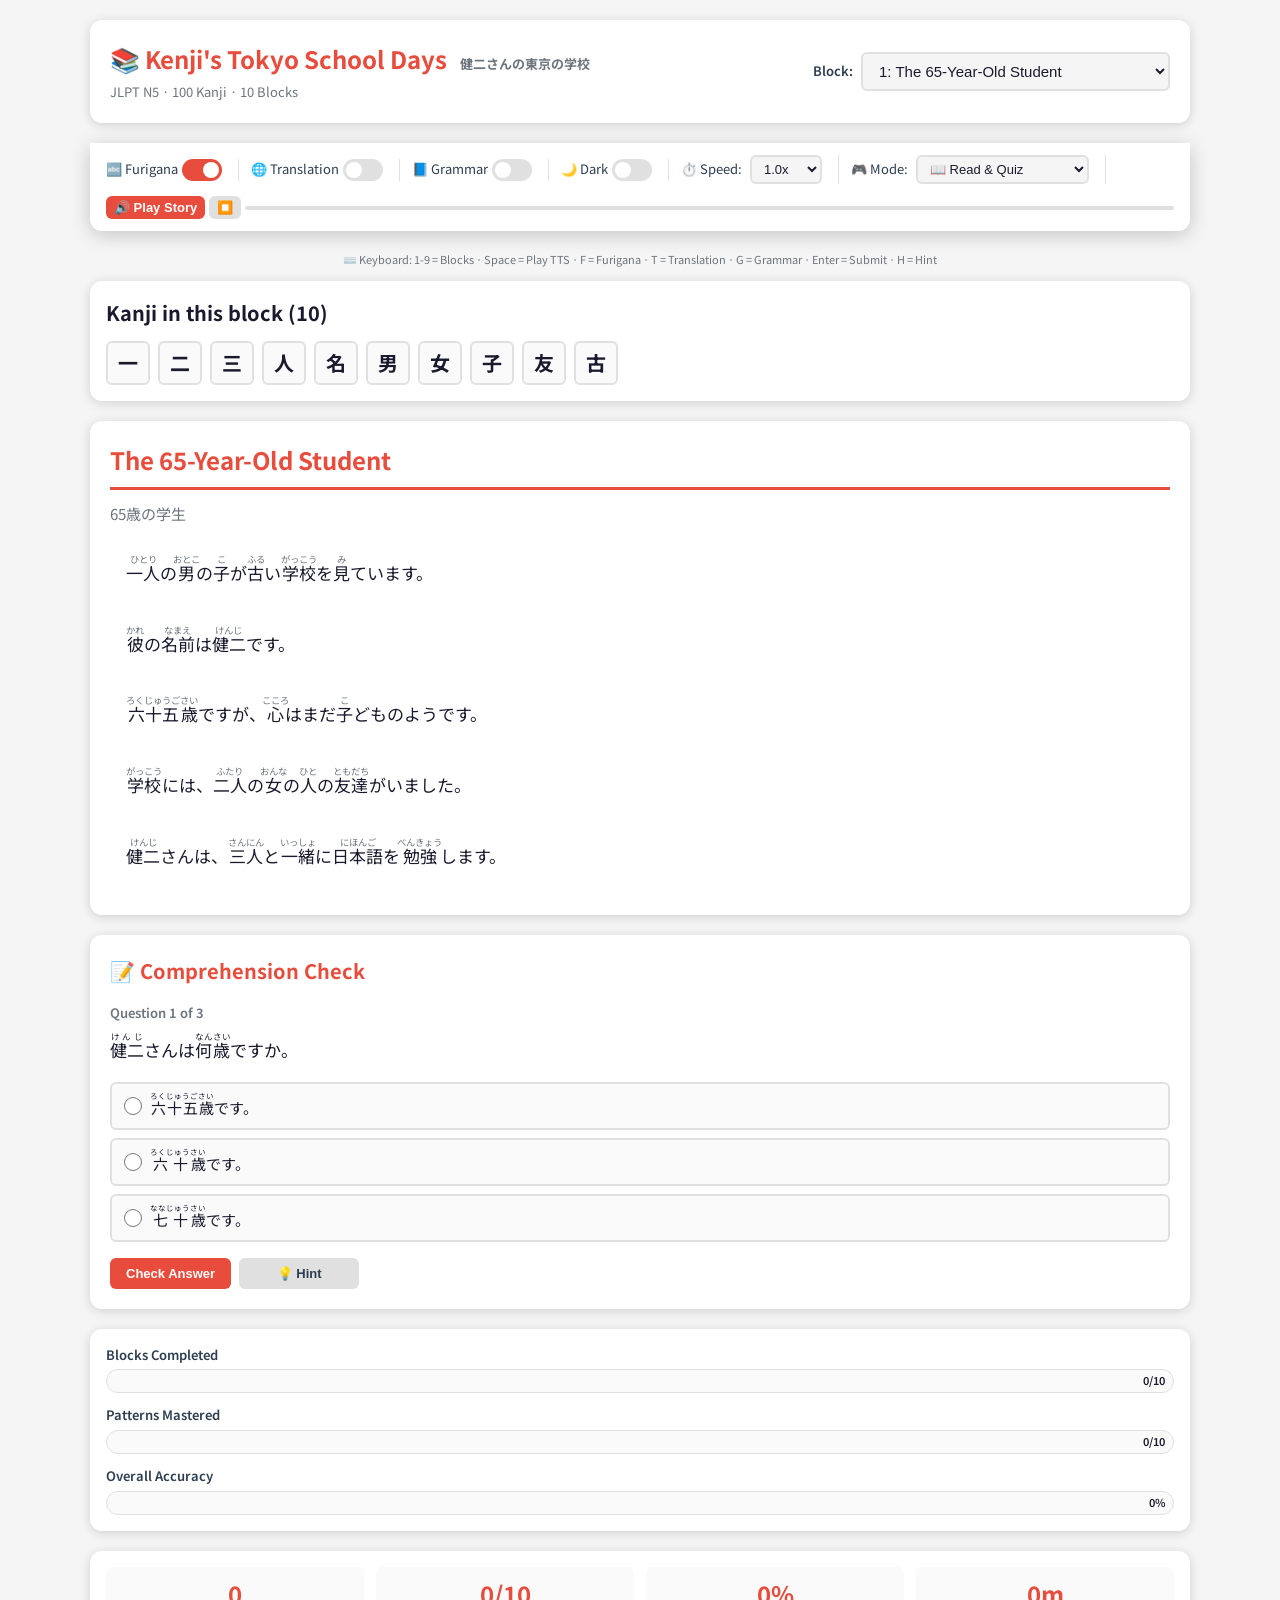
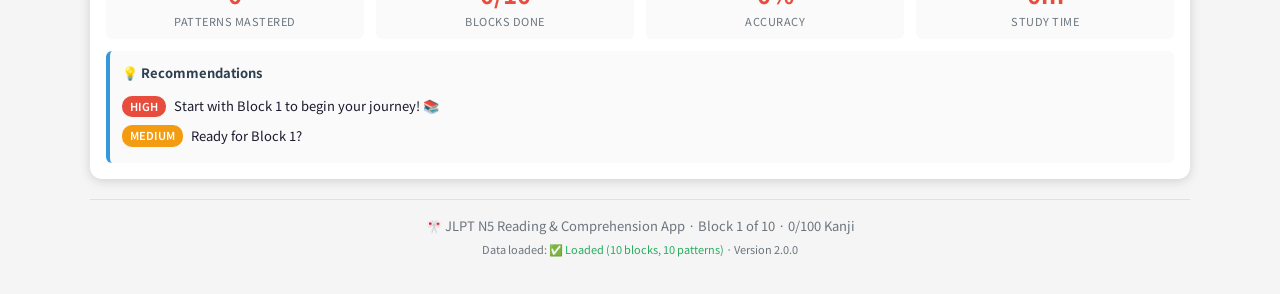
==== index.html @ 5b8086a6 "Initial commit" ====
<!doctype html>
<html lang="en">
  <head>
    <meta charset="UTF-8" />
    <meta name="viewport" content="width=device-width, initial-scale=1.0" />
    <title>JLPT N5 Reading & Comprehension - Kenji's Tokyo School Days</title>

    <!-- Google Fonts for Japanese support -->
    <link
      href="https://fonts.googleapis.com/css2?family=Noto+Sans+JP:wght@400;500;700&display=swap"
      rel="stylesheet"
    />

    <!-- Stylesheet -->
    <link rel="stylesheet" href="style.css" />

    <!-- Favicon (optional) -->
    <link
      rel="icon"
      href="data:image/svg+xml,<svg xmlns='http://www.w3.org/2000/svg' viewBox='0 0 100 100'><text y='.9em' font-size='90'>🎌</text></svg>"
    />
  </head>
  <body>
    <!-- ============================================================
    MAIN APP CONTAINER
    ============================================================ -->
    <div id="app">
      <!-- ──────────────────────────────────────────────────────────
        HEADER
        ────────────────────────────────────────────────────────── -->
      <header class="app-header">
        <div>
          <h1>
            📚 Kenji's Tokyo School Days
            <span class="subtitle">健二さんの東京の学校</span>
          </h1>
          <div
            style="
              font-size: var(--font-sm);
              color: var(--text-muted);
              margin-top: var(--spacing-xs);
            "
          >
            JLPT N5 · 100 Kanji · 10 Blocks
          </div>
        </div>

        <div class="block-selector-wrapper">
          <label for="block-selector">Block:</label>
          <select id="block-selector">
            <option value="1">1: The 65-Year-Old Student</option>
            <option value="2">2: The Daily Morning Walk</option>
            <option value="3">3: Navigating the Classroom</option>
            <option value="4">4: Finding a New Apartment</option>
            <option value="5">5: The Language Lessons Begin</option>
            <option value="6">6: Studying Hard in Class</option>
            <option value="7">7: Buying Coffee and Counting Change</option>
            <option value="8">8: Calling the Family Back Home</option>
            <option value="9">9: A Rainy Commute</option>
            <option value="10">10: After-School Socializing</option>
          </select>
        </div>
      </header>

      <!-- ──────────────────────────────────────────────────────────
        CONTROLS BAR
        ────────────────────────────────────────────────────────── -->
      <div class="controls-bar">
        <!-- Furigana Toggle -->
        <div class="controls-group">
          <label>
            <span>🔤 Furigana</span>
            <div class="toggle-switch">
              <input type="checkbox" id="furigana-toggle" checked />
              <span class="toggle-slider"></span>
            </div>
          </label>
        </div>

        <!-- Translation Toggle -->
        <div class="controls-group">
          <label>
            <span>🌐 Translation</span>
            <div class="toggle-switch">
              <input type="checkbox" id="translation-toggle" />
              <span class="toggle-slider"></span>
            </div>
          </label>
        </div>

        <!-- Grammar Toggle -->
        <div class="controls-group">
          <label>
            <span>📘 Grammar</span>
            <div class="toggle-switch">
              <input type="checkbox" id="grammar-toggle" />
              <span class="toggle-slider"></span>
            </div>
          </label>
        </div>

        <!-- Dark Mode Toggle -->
        <div class="controls-group">
          <label>
            <span>🌙 Dark</span>
            <div class="toggle-switch">
              <input type="checkbox" id="dark-mode-toggle" />
              <span class="toggle-slider"></span>
            </div>
          </label>
        </div>

        <!-- TTS Speed -->
        <div class="controls-group">
          <label for="tts-speed">⏱️ Speed:</label>
          <select id="tts-speed">
            <option value="0.75">0.75x</option>
            <option value="1.0" selected>1.0x</option>
            <option value="1.5">1.5x</option>
          </select>
        </div>

        <!-- Mode Selector -->
        <div class="controls-group">
          <label for="mode-selector">🎮 Mode:</label>
          <select id="mode-selector">
            <option value="read">📖 Read & Quiz</option>
            <option value="game">🎯 Grammar Detective</option>
            <option value="review">📊 Review</option>
          </select>
        </div>

        <!-- TTS Controls -->
<!-- TTS Controls - Simplified: Play & Stop only -->
<div class="controls-group tts-controls" style="flex: 1">
  <button class="btn btn-primary btn-sm" id="tts-play">
    🔊 Play Story
  </button>
  <button class="btn btn-secondary btn-sm" id="tts-stop">⏹️</button>
  <div class="tts-progress-bar">
    <div class="tts-progress-fill" id="tts-progress"></div>
  </div>
</div>
      </div>

      <!-- ──────────────────────────────────────────────────────────
        KEYBOARD SHORTCUTS HINT
        ────────────────────────────────────────────────────────── -->
      <div
        style="
          font-size: var(--font-xs);
          color: var(--text-muted);
          text-align: center;
          margin-bottom: var(--spacing-md);
        "
      >
        ⌨️ Keyboard: 1-9 = Blocks · Space = Play TTS · F = Furigana · T =
        Translation · G = Grammar · Enter = Submit · H = Hint
      </div>

      <!-- ──────────────────────────────────────────────────────────
        MAIN CONTENT AREA
        ────────────────────────────────────────────────────────── -->
      <main>
        <!-- ── KANJI LIST ── -->
        <section class="kanji-section" id="kanji-list">
          <!-- Dynamically populated -->
        </section>

        <!-- ── STORY ── -->
        <section class="story-container" id="story-container">
          <!-- Dynamically populated -->
        </section>

        <!-- ── QUIZ ── -->
        <section class="quiz-container" id="quiz-container">
          <!-- Dynamically populated -->
        </section>

        <!-- ── GRAMMAR ── -->
        <section class="grammar-container" id="grammar-container">
          <!-- Dynamically populated -->
        </section>

        <!-- ── GAME ── -->
        <section class="game-container" id="game-container">
          <!-- Dynamically populated -->
        </section>

        <!-- ── PROGRESS ── -->
        <section class="progress-display" id="progress-display">
          <!-- Dynamically populated -->
        </section>

        <!-- ── STATS ── -->
        <section class="stats-display" id="score-display">
          <!-- Dynamically populated -->
        </section>
      </main>

      <!-- ──────────────────────────────────────────────────────────
        FOOTER
        ────────────────────────────────────────────────────────── -->
      <footer
        style="
          text-align: center;
          padding: var(--spacing-lg);
          color: var(--text-muted);
          font-size: var(--font-sm);
          border-top: 1px solid var(--border-light);
          margin-top: var(--spacing-xl);
        "
      >
        <p>
          🎌 JLPT N5 Reading & Comprehension App ·
          <span id="block-counter">Block 1 of 10</span> ·
          <span id="kanji-counter">0/100 Kanji</span>
        </p>
        <p style="font-size: var(--font-xs); margin-top: var(--spacing-xs)">
          Data loaded: <span id="data-status">Loading...</span> · Version 2.0.0
        </p>
      </footer>
    </div>

    <!-- ============================================================
    SCRIPTS - LOAD IN CORRECT ORDER
    ============================================================ -->

    <!-- 1. DATA (MUST LOAD FIRST - ONLY ONCE) -->
    <script src="data.js"></script>

    <!-- Verify data loaded -->
    <script>
      console.log("🔍 Checking data.js...");
      if (typeof appData !== "undefined" && appData) {
        console.log("✅ Data loaded:", appData.blocks?.length || 0, "blocks");
        console.log(
          "✅ Patterns:",
          appData.grammarPatterns?.length || 0,
          "patterns",
        );
      } else {
        console.error("❌ data.js failed to load!");
        document.body.innerHTML = `
            <div style="padding: 40px; text-align: center; font-family: sans-serif;">
                <h1 style="color: #e74c3c;">⚠️ Data Load Error</h1>
                <p>data.js failed to load. Please check the file exists and is valid.</p>
                <p style="color: #666; font-size: 14px;">Check the console for more details.</p>
            </div>
        `;
      }
    </script>

    <!-- 2. FURIGANA ENGINE -->
    <script src="furigana.js"></script>

    <!-- 3. GRAMMAR PATTERN DETECTOR -->
    <script src="grammar-patterns.js"></script>

    <!-- 4. ANALYTICS -->
    <script src="analytics.js"></script>

    <!-- 5. GRAMMAR GAME -->
    <script src="grammar-game.js"></script>

    <!-- 6. MAIN APP (LOAD LAST) -->
    <script src="app.js"></script>

    <!-- ============================================================
    INITIALIZATION CHECK
    ============================================================ -->
    <script>
      // Check if data loaded successfully
      document.addEventListener("DOMContentLoaded", function () {
        const statusEl = document.getElementById("data-status");

        if (typeof appData !== "undefined" && appData) {
          statusEl.textContent = `✅ Loaded (${appData.blocks?.length || 0} blocks, ${appData.grammarPatterns?.length || 0} patterns)`;
          statusEl.style.color = "#27ae60";

          // Update counters
          const totalKanji =
            appData.blocks?.reduce(
              (sum, b) => sum + (b.kanjiList?.length || 0),
              0,
            ) || 0;
          document.getElementById("kanji-counter").textContent =
            `0/${totalKanji} Kanji`;
          document.getElementById("block-counter").textContent =
            "Block 1 of 10";
        } else {
          statusEl.textContent = "❌ Failed to load data. Check data.js";
          statusEl.style.color = "#e74c3c";
        }
      });

      // Debug helper - expose data to console
      window.debugApp = function () {
        console.log(
          "📊 App Data:",
          typeof appData !== "undefined" ? appData : "Not loaded",
        );
        console.log(
          "🔍 Detector:",
          typeof GrammarPatternDetector !== "undefined"
            ? "Loaded"
            : "Not loaded",
        );
        console.log(
          "📈 Analytics:",
          typeof LearningAnalytics !== "undefined" ? "Loaded" : "Not loaded",
        );
        console.log(
          "🎮 Game:",
          typeof GrammarGame !== "undefined" ? "Loaded" : "Not loaded",
        );
        console.log(
          "🚀 App:",
          typeof app !== "undefined" ? app : "Not initialized",
        );
      };

      console.log("💡 Run debugApp() in console to check status");
    </script>
  </body>
</html>
---- style.css ----
/* ============================================================
   style.css - Complete Stylesheet
   JLPT N5 Reading & Comprehension App
   ============================================================ */

/* ──────────────────────────────────────────────────────────────
   RESET & BASE
   ────────────────────────────────────────────────────────────── */

* {
  margin: 0;
  padding: 0;
  box-sizing: border-box;
}

:root {
  /* Light theme */
  --bg-primary: #f5f5f5;
  --bg-secondary: #ffffff;
  --bg-card: #fafafa;
  --text-primary: #1a1a2e;
  --text-secondary: #2c3e50;
  --text-muted: #6c757d;
  --border-color: #2c3e50;
  --border-light: #e0e0e0;
  --shadow: 0 2px 12px rgba(0, 0, 0, 0.15);
  --shadow-hover: 0 4px 20px rgba(0, 0, 0, 0.2);
  --radius: 12px;
  --radius-sm: 6px;
  
  /* Accent colors */
  --accent: #e74c3c;
  --accent-hover: #c0392b;
  --success: #27ae60;
  --success-bg: #d4edda;
  --error: #e74c3c;
  --error-bg: #f8d7da;
  --warning: #f39c12;
  --warning-bg: #fff3cd;
  --info: #3498db;
  --info-bg: #d1ecf1;
  
  /* Font sizes */
  --font-xs: 11px;
  --font-sm: 13px;
  --font-base: 15px;
  --font-md: 17px;
  --font-lg: 20px;
  --font-xl: 24px;
  --font-xxl: 32px;
  
  /* Spacing */
  --spacing-xs: 4px;
  --spacing-sm: 8px;
  --spacing-md: 12px;
  --spacing-lg: 16px;
  --spacing-xl: 20px;
  --spacing-xxl: 28px;
  
  /* Transitions */
  --transition-fast: 0.15s ease;
  --transition-base: 0.3s ease;
  --transition-slow: 0.5s ease;
}

/* ──────────────────────────────────────────────────────────────
   DARK MODE
   ────────────────────────────────────────────────────────────── */

body.dark-mode {
  --bg-primary: #1a1a2e;
  --bg-secondary: #16213e;
  --bg-card: #1e2a45;
  --text-primary: #e8e8e8;
  --text-secondary: #b0b0b0;
  --text-muted: #888;
  --border-color: #4a4a6a;
  --border-light: #2a2a4a;
  --shadow: 0 2px 12px rgba(0, 0, 0, 0.4);
  --shadow-hover: 0 4px 20px rgba(0, 0, 0, 0.5);
  --success-bg: #1a3a2a;
  --error-bg: #3a1a1a;
  --warning-bg: #3a2a1a;
  --info-bg: #1a2a3a;
}

/* ──────────────────────────────────────────────────────────────
   FONT SIZE VARIATIONS
   ────────────────────────────────────────────────────────────── */

body.font-small {
  --font-xs: 9px;
  --font-sm: 11px;
  --font-base: 13px;
  --font-md: 15px;
  --font-lg: 17px;
  --font-xl: 20px;
  --font-xxl: 26px;
}

body.font-large {
  --font-xs: 14px;
  --font-sm: 16px;
  --font-base: 19px;
  --font-md: 22px;
  --font-lg: 26px;
  --font-xl: 30px;
  --font-xxl: 38px;
}

/* ──────────────────────────────────────────────────────────────
   BASE ELEMENTS
   ────────────────────────────────────────────────────────────── */

body {
  font-family: 'Segoe UI', 'Helvetica Neue', 'Noto Sans JP', Arial, sans-serif;
  background: var(--bg-primary);
  color: var(--text-primary);
  padding: var(--spacing-xl);
  transition: background var(--transition-base), color var(--transition-base);
  line-height: 1.6;
}

h1, h2, h3, h4, h5, h6 {
  color: var(--text-primary);
  margin-bottom: var(--spacing-md);
  font-weight: 700;
}

h1 { font-size: var(--font-xxl); }
h2 { font-size: var(--font-xl); }
h3 { font-size: var(--font-lg); }
h4 { font-size: var(--font-md); }
h5 { font-size: var(--font-base); }

a {
  color: var(--accent);
  text-decoration: none;
  transition: color var(--transition-fast);
}
a:hover {
  color: var(--accent-hover);
}

/* ──────────────────────────────────────────────────────────────
   APP CONTAINER
   ────────────────────────────────────────────────────────────── */

#app {
  max-width: 1100px;
  margin: 0 auto;
}

/* ──────────────────────────────────────────────────────────────
   HEADER
   ────────────────────────────────────────────────────────────── */

.app-header {
  background: var(--bg-secondary);
  padding: var(--spacing-xl);
  border-radius: var(--radius);
  box-shadow: var(--shadow);
  margin-bottom: var(--spacing-xl);
  display: flex;
  flex-wrap: wrap;
  align-items: center;
  justify-content: space-between;
  gap: var(--spacing-md);
  /* Ensure header doesn't overlap with sticky bar */
  position: relative;
  z-index: 99;
}

.app-header h1 {
  font-size: var(--font-xl);
  margin-bottom: 0;
  color: var(--accent);
}

.app-header .subtitle {
  font-size: var(--font-sm);
  color: var(--text-muted);
  margin-left: var(--spacing-sm);
}

/* ──────────────────────────────────────────────────────────────
   BLOCK SELECTOR
   ────────────────────────────────────────────────────────────── */

.block-selector-wrapper {
  display: flex;
  align-items: center;
  gap: var(--spacing-sm);
  flex-wrap: wrap;
}

.block-selector-wrapper label {
  font-weight: 600;
  font-size: var(--font-sm);
  color: var(--text-secondary);
}

#block-selector {
  padding: var(--spacing-sm) var(--spacing-md);
  border: 2px solid var(--border-light);
  border-radius: var(--radius-sm);
  background: var(--bg-primary);
  color: var(--text-primary);
  font-size: var(--font-base);
  cursor: pointer;
  transition: border-color var(--transition-fast);
}

#block-selector:hover {
  border-color: var(--accent);
}
#block-selector:focus {
  outline: none;
  border-color: var(--accent);
  box-shadow: 0 0 0 3px rgba(231, 76, 60, 0.2);
}

/* ──────────────────────────────────────────────────────────────
   CONTROLS BAR - STICKY
   ────────────────────────────────────────────────────────────── */

.controls-bar {
  position: sticky;
  top: 0;
  z-index: 100;
  background: var(--bg-secondary);
  padding: var(--spacing-md) var(--spacing-lg);
  border-radius: var(--radius);
  box-shadow: var(--shadow);
  margin-bottom: var(--spacing-xl);
  display: flex;
  flex-wrap: wrap;
  align-items: center;
  gap: var(--spacing-md);
  transition: box-shadow 0.3s ease, background 0.3s ease, border-radius 0.3s ease;
}

/* =============================================================
   STICKY CONTROLS - Add shadow when sticky
   START OF STICKY CONTROLS SECTION
   ============================================================= */

/* Add a subtle shadow when sticky */
.controls-bar.is-sticky {
  box-shadow: 0 4px 20px rgba(0, 0, 0, 0.2);
  border-radius: 0 0 var(--radius) var(--radius);
}

body.dark-mode .controls-bar.is-sticky {
  box-shadow: 0 4px 20px rgba(0, 0, 0, 0.5);
}

/* =============================================================
   END OF STICKY CONTROLS SECTION
   ============================================================= */

.controls-group {
  display: flex;
  align-items: center;
  gap: var(--spacing-sm);
  flex-wrap: wrap;
  border-right: 1px solid var(--border-light);
  padding-right: var(--spacing-lg);
}

.controls-group:last-child {
  border-right: none;
  padding-right: 0;
}

.controls-group label {
  font-size: var(--font-sm);
  color: var(--text-secondary);
  display: flex;
  align-items: center;
  gap: var(--spacing-xs);
  cursor: pointer;
  user-select: none;
}

/* Toggle Switch */
.toggle-switch {
  position: relative;
  width: 40px;
  height: 22px;
  flex-shrink: 0;
}

.toggle-switch input {
  opacity: 0;
  width: 0;
  height: 0;
}

.toggle-slider {
  position: absolute;
  top: 0;
  left: 0;
  right: 0;
  bottom: 0;
  background: var(--border-light);
  border-radius: 22px;
  cursor: pointer;
  transition: background var(--transition-base);
}

.toggle-slider::before {
  content: '';
  position: absolute;
  height: 16px;
  width: 16px;
  left: 3px;
  bottom: 3px;
  background: white;
  border-radius: 50%;
  transition: transform var(--transition-base);
}

.toggle-switch input:checked + .toggle-slider {
  background: var(--accent);
}

.toggle-switch input:checked + .toggle-slider::before {
  transform: translateX(18px);
}

/* Speed Control */
#tts-speed {
  padding: var(--spacing-xs) var(--spacing-sm);
  border: 2px solid var(--border-light);
  border-radius: var(--radius-sm);
  background: var(--bg-primary);
  color: var(--text-primary);
  font-size: var(--font-sm);
  cursor: pointer;
}

/* Mode Selector */
#mode-selector {
  padding: var(--spacing-xs) var(--spacing-sm);
  border: 2px solid var(--border-light);
  border-radius: var(--radius-sm);
  background: var(--bg-primary);
  color: var(--text-primary);
  font-size: var(--font-sm);
  cursor: pointer;
}

/* ──────────────────────────────────────────────────────────────
   BUTTONS
   ────────────────────────────────────────────────────────────── */

.btn {
  display: inline-flex;
  align-items: center;
  justify-content: center;
  gap: var(--spacing-xs);
  padding: var(--spacing-sm) var(--spacing-lg);
  border: none;
  border-radius: var(--radius-sm);
  font-size: var(--font-sm);
  font-weight: 600;
  cursor: pointer;
  transition: all var(--transition-fast);
  text-decoration: none;
}

.btn-primary {
  background: var(--accent);
  color: white;
}
.btn-primary:hover {
  background: var(--accent-hover);
  transform: translateY(-1px);
  box-shadow: var(--shadow);
}
.btn-primary:disabled {
  opacity: 0.6;
  cursor: not-allowed;
  transform: none;
}

.btn-secondary {
  background: var(--border-light);
  color: var(--text-secondary);
}
.btn-secondary:hover {
  background: var(--border-color);
  color: white;
}
.btn-secondary:disabled {
  opacity: 0.6;
  cursor: not-allowed;
}

.btn-success {
  background: var(--success);
  color: white;
}
.btn-success:hover {
  background: #1e8449;
}

.btn-warning {
  background: var(--warning);
  color: white;
}
.btn-warning:hover {
  background: #d68910;
}

.btn-sm {
  padding: var(--spacing-xs) var(--spacing-sm);
  font-size: var(--font-xs);
}

.btn-lg {
  padding: var(--spacing-md) var(--spacing-xl);
  font-size: var(--font-md);
}

/* TTS Controls */
.tts-controls {
  display: flex;
  align-items: center;
  gap: var(--spacing-xs);
}

.tts-controls .btn {
  padding: var(--spacing-xs) var(--spacing-sm);
  font-size: var(--font-sm);
}

#tts-play {
  min-width: 80px;
}

.tts-progress-bar {
  flex: 1;
  min-width: 100px;
  height: 4px;
  background: var(--border-light);
  border-radius: 2px;
  overflow: hidden;
}

.tts-progress-fill {
  height: 100%;
  width: 0%;
  background: var(--accent);
  transition: width 0.3s ease;
}

/* ──────────────────────────────────────────────────────────────
   KANJI LIST
   ────────────────────────────────────────────────────────────── */

.kanji-section {
  background: var(--bg-secondary);
  padding: var(--spacing-lg);
  border-radius: var(--radius);
  box-shadow: var(--shadow);
  margin-bottom: var(--spacing-xl);
}

.kanji-grid {
  display: flex;
  flex-wrap: wrap;
  gap: var(--spacing-sm);
}

.kanji-item {
  display: inline-flex;
  align-items: center;
  justify-content: center;
  width: 44px;
  height: 44px;
  background: var(--bg-card);
  border: 2px solid var(--border-light);
  border-radius: var(--radius-sm);
  font-size: var(--font-lg);
  font-weight: 700;
  color: var(--text-primary);
  transition: all var(--transition-fast);
  cursor: default;
}

.kanji-item.learned {
  border-color: var(--success);
  background: var(--success-bg);
  color: var(--success);
}

.kanji-item:hover {
  transform: scale(1.05);
  border-color: var(--accent);
}

/* ──────────────────────────────────────────────────────────────
   STORY CONTAINER
   ────────────────────────────────────────────────────────────── */

.story-container {
  background: var(--bg-secondary);
  padding: var(--spacing-xl);
  border-radius: var(--radius);
  box-shadow: var(--shadow);
  margin-bottom: var(--spacing-xl);
}

.story-container h2 {
  color: var(--accent);
  border-bottom: 3px solid var(--accent);
  padding-bottom: var(--spacing-sm);
  margin-bottom: var(--spacing-md);
}

.story-container .subtitle {
  color: var(--text-muted);
  font-size: var(--font-base);
  font-weight: 400;
  margin-top: -var(--spacing-sm);
  margin-bottom: var(--spacing-lg);
}

/* Sentences */
.sentence-wrapper {
  padding: var(--spacing-md);
  border-radius: var(--radius-sm);
  transition: all var(--transition-base);
  border-left: 4px solid transparent;
  margin-bottom: var(--spacing-sm);
}

.sentence-wrapper:hover {
  background: var(--bg-card);
  border-left-color: var(--accent);
}

.sentence-wrapper.highlight {
  background: #fff3cd;
  border-left-color: #ffd700;
  animation: pulse-highlight 0.5s ease;
}

body.dark-mode .sentence-wrapper.highlight {
  background: #2a2a1a;
  border-left-color: #ffd700;
}

@keyframes pulse-highlight {
  0% { background: #ffd700; }
  100% { background: #fff3cd; }
}

body.dark-mode @keyframes pulse-highlight {
  0% { background: #5a5a1a; }
  100% { background: #2a2a1a; }
}

.sentence {
  margin-bottom: var(--spacing-xs);
}

.sentence .japanese {
  font-size: var(--font-md);
  line-height: 1.8;
  margin-bottom: var(--spacing-xs);
  color: var(--text-primary);
}

.sentence .japanese ruby {
  ruby-align: center;
}

.sentence .japanese rt {
  font-size: 0.55em;
  color: var(--text-muted);
  font-weight: 400;
}

.sentence .translation {
  font-size: var(--font-base);
  color: var(--text-secondary);
  margin-top: var(--spacing-xs);
  padding-left: var(--spacing-md);
  border-left: 3px solid var(--border-light);
}

.sentence-patterns {
  margin-top: var(--spacing-xs);
  font-size: var(--font-xs);
  color: var(--text-muted);
}

.sentence-patterns small {
  display: inline-block;
  padding: 2px 8px;
  border-radius: 10px;
  background: var(--bg-card);
  border: 1px solid var(--border-light);
}

.full-translation {
  margin-top: var(--spacing-lg);
  padding: var(--spacing-md);
  background: var(--bg-card);
  border-radius: var(--radius-sm);
  border-left: 4px solid var(--info);
}

/* ──────────────────────────────────────────────────────────────
   GRAMMAR PATTERN HIGHLIGHTING (COLORS)
   ────────────────────────────────────────────────────────────── */

/* Pattern colors from grammar-patterns.js */
.pattern-g1 { border-color: #ff6b6b; }
.pattern-g2 { border-color: #4ecdc4; }
.pattern-g3 { border-color: #45b7d1; }
.pattern-g4 { border-color: #f9ca24; }
.pattern-g5 { border-color: #6ab04c; }
.pattern-g6 { border-color: #eb4d4b; }
.pattern-g7 { border-color: #f0932b; }
.pattern-g8 { border-color: #7ed6df; }
.pattern-g9 { border-color: #badc58; }
.pattern-g10 { border-color: #dff9fb; }

/* Pattern background highlights */
.pattern-highlight.pattern-g1 { background: rgba(255, 107, 107, 0.15); }
.pattern-highlight.pattern-g2 { background: rgba(78, 205, 196, 0.15); }
.pattern-highlight.pattern-g3 { background: rgba(69, 183, 209, 0.15); }
.pattern-highlight.pattern-g4 { background: rgba(249, 202, 36, 0.15); }
.pattern-highlight.pattern-g5 { background: rgba(106, 176, 76, 0.15); }
.pattern-highlight.pattern-g6 { background: rgba(235, 77, 75, 0.15); }
.pattern-highlight.pattern-g7 { background: rgba(240, 147, 43, 0.15); }
.pattern-highlight.pattern-g8 { background: rgba(126, 214, 223, 0.15); }
.pattern-highlight.pattern-g9 { background: rgba(186, 220, 88, 0.15); }
.pattern-highlight.pattern-g10 { background: rgba(223, 249, 251, 0.15); }

body.dark-mode .pattern-highlight.pattern-g1 { background: rgba(255, 107, 107, 0.25); }
body.dark-mode .pattern-highlight.pattern-g2 { background: rgba(78, 205, 196, 0.25); }
body.dark-mode .pattern-highlight.pattern-g3 { background: rgba(69, 183, 209, 0.25); }
body.dark-mode .pattern-highlight.pattern-g4 { background: rgba(249, 202, 36, 0.25); }
body.dark-mode .pattern-highlight.pattern-g5 { background: rgba(106, 176, 76, 0.25); }
body.dark-mode .pattern-highlight.pattern-g6 { background: rgba(235, 77, 75, 0.25); }
body.dark-mode .pattern-highlight.pattern-g7 { background: rgba(240, 147, 43, 0.25); }
body.dark-mode .pattern-highlight.pattern-g8 { background: rgba(126, 214, 223, 0.25); }
body.dark-mode .pattern-highlight.pattern-g9 { background: rgba(186, 220, 88, 0.25); }
body.dark-mode .pattern-highlight.pattern-g10 { background: rgba(223, 249, 251, 0.25); }

/* ──────────────────────────────────────────────────────────────
   QUIZ CONTAINER
   ────────────────────────────────────────────────────────────── */

.quiz-container {
  background: var(--bg-secondary);
  padding: var(--spacing-xl);
  border-radius: var(--radius);
  box-shadow: var(--shadow);
  margin-bottom: var(--spacing-xl);
}

.quiz-section h3 {
  color: var(--accent);
  margin-bottom: var(--spacing-lg);
}

.question-display {
  margin-bottom: var(--spacing-lg);
}

.question-header {
  display: flex;
  flex-wrap: wrap;
  align-items: center;
  gap: var(--spacing-md);
  margin-bottom: var(--spacing-sm);
}

.question-number {
  font-weight: 600;
  color: var(--text-muted);
  font-size: var(--font-sm);
}

.question-furigana {
  font-size: var(--font-xs);
  color: var(--text-muted);
}

.question-text {
  font-size: var(--font-md);
  margin-bottom: var(--spacing-sm);
}

.question-text p {
  margin-bottom: var(--spacing-xs);
}

.question-translation {
  font-size: var(--font-base);
  color: var(--text-secondary);
}

.question-hint {
  font-size: var(--font-sm);
  color: var(--text-muted);
  margin-top: var(--spacing-sm);
  padding: var(--spacing-sm) var(--spacing-md);
  background: var(--info-bg);
  border-radius: var(--radius-sm);
  border-left: 3px solid var(--info);
}

/* ──────────────────────────────────────────────────────────────
   HINT TOGGLE STYLING
   ────────────────────────────────────────────────────────────── */

/* Hint toggle styling */
.feedback-area.hint-visible {
  display: block !important;
  background: var(--info-bg);
  border: 2px solid var(--info);
  color: #004085;
  animation: fadeIn 0.3s ease;
}

body.dark-mode .feedback-area.hint-visible {
  color: #87ceeb;
}

#hint-btn {
  transition: all 0.3s ease;
}

#hint-btn.hint-active {
  background: var(--info);
  color: white;
}

#hint-btn.hint-active:hover {
  background: #2176bd;
}

/* Feedback area transitions */
.feedback-area {
  transition: all 0.3s ease;
  display: none;
}

.feedback-area.success,
.feedback-area.error,
.feedback-area.warning,
.feedback-area.info {
  display: block;
}

@keyframes fadeIn {
  from { opacity: 0; transform: translateY(-10px); }
  to { opacity: 1; transform: translateY(0); }
}

/* Quiz option hover improvements */
.option {
  transition: all 0.2s ease;
}

.option:hover:not(.correct):not(.incorrect) {
  transform: translateX(4px);
  border-color: var(--accent);
}

.option input[type="radio"]:checked + label {
  font-weight: 600;
}

/* Question text styling */
.question-text p {
  font-size: var(--font-md);
  line-height: 1.8;
}

.question-text .question-translation {
  font-size: var(--font-base);
  color: var(--text-muted);
  margin-top: var(--spacing-xs);
}

/* Quiz actions spacing */
.quiz-actions {
  display: flex;
  flex-wrap: wrap;
  gap: var(--spacing-sm);
  margin-top: var(--spacing-md);
}

.quiz-actions .btn {
  min-width: 120px;
}

/* Options */
.options-container {
  display: flex;
  flex-direction: column;
  gap: var(--spacing-sm);
  margin-bottom: var(--spacing-lg);
}

.option {
  display: flex;
  align-items: center;
  gap: var(--spacing-sm);
  padding: var(--spacing-sm) var(--spacing-md);
  background: var(--bg-card);
  border: 2px solid var(--border-light);
  border-radius: var(--radius-sm);
  cursor: pointer;
  transition: all var(--transition-fast);
}

.option:hover {
  border-color: var(--accent);
  background: var(--bg-primary);
}

.option input[type="radio"] {
  width: 18px;
  height: 18px;
  accent-color: var(--accent);
  cursor: pointer;
  flex-shrink: 0;
}

.option label {
  flex: 1;
  cursor: pointer;
  font-size: var(--font-base);
  color: var(--text-primary);
}

.option .option-furigana {
  font-size: var(--font-xs);
  color: var(--text-muted);
  margin-left: var(--spacing-sm);
}

.option.correct {
  border-color: var(--success);
  background: var(--success-bg);
}

.option.incorrect {
  border-color: var(--error);
  background: var(--error-bg);
}

.option input[type="radio"]:disabled {
  cursor: not-allowed;
}

/* Quiz Actions */
.quiz-actions {
  display: flex;
  flex-wrap: wrap;
  gap: var(--spacing-sm);
  margin-top: var(--spacing-md);
}

/* Feedback Area */
.feedback-area {
  margin-top: var(--spacing-md);
  padding: var(--spacing-md) var(--spacing-lg);
  border-radius: var(--radius-sm);
  display: none;
}

.feedback-area.success {
  display: block;
  background: var(--success-bg);
  border: 2px solid var(--success);
  color: #155724;
}

.feedback-area.error {
  display: block;
  background: var(--error-bg);
  border: 2px solid var(--error);
  color: #721c24;
}

.feedback-area.warning {
  display: block;
  background: var(--warning-bg);
  border: 2px solid var(--warning);
  color: #856404;
}

.feedback-area.info {
  display: block;
  background: var(--info-bg);
  border: 2px solid var(--info);
  color: #004085;
}

body.dark-mode .feedback-area.success { color: #90ee90; }
body.dark-mode .feedback-area.error { color: #ff6b6b; }
body.dark-mode .feedback-area.warning { color: #ffd700; }
body.dark-mode .feedback-area.info { color: #87ceeb; }

/* Quiz Complete */
.quiz-complete {
  text-align: center;
  padding: var(--spacing-xl);
}

.quiz-complete h3 {
  font-size: var(--font-xl);
  color: var(--accent);
}

.score-circle {
  width: 120px;
  height: 120px;
  border-radius: 50%;
  background: var(--accent);
  display: flex;
  align-items: center;
  justify-content: center;
  margin: var(--spacing-lg) auto;
  box-shadow: var(--shadow);
}

.score-number {
  font-size: var(--font-xxl);
  font-weight: 700;
  color: white;
}

.quiz-complete p {
  font-size: var(--font-md);
  color: var(--text-secondary);
}

/* ──────────────────────────────────────────────────────────────
   GRAMMAR CONTAINER
   ────────────────────────────────────────────────────────────── */

.grammar-container {
  background: var(--bg-secondary);
  padding: var(--spacing-xl);
  border-radius: var(--radius);
  box-shadow: var(--shadow);
  margin-bottom: var(--spacing-xl);
}

.grammar-container h3 {
  color: var(--accent);
  border-bottom: 3px solid var(--accent);
  padding-bottom: var(--spacing-sm);
  margin-bottom: var(--spacing-lg);
}

.grammar-list {
  display: flex;
  flex-direction: column;
  gap: var(--spacing-md);
}

.grammar-item {
  padding: var(--spacing-md);
  background: var(--bg-card);
  border-radius: var(--radius-sm);
  border-left: 4px solid var(--border-light);
  transition: all var(--transition-fast);
}

.grammar-item:hover {
  box-shadow: var(--shadow-hover);
}

.grammar-item.new { border-left-color: var(--text-muted); }
.grammar-item.learning { border-left-color: var(--warning); }
.grammar-item.practicing { border-left-color: var(--info); }
.grammar-item.mastered { border-left-color: var(--success); }

.grammar-header {
  display: flex;
  justify-content: space-between;
  align-items: center;
  flex-wrap: wrap;
  gap: var(--spacing-sm);
  margin-bottom: var(--spacing-xs);
}

.grammar-title {
  font-weight: 700;
  font-size: var(--font-md);
  color: var(--text-primary);
}

.grammar-level {
  font-size: var(--font-xs);
  padding: 2px 10px;
  border-radius: 12px;
  background: var(--border-light);
  color: var(--text-muted);
  text-transform: uppercase;
  font-weight: 600;
}

.grammar-item.mastered .grammar-level {
  background: var(--success);
  color: white;
}
.grammar-item.learning .grammar-level {
  background: var(--warning);
  color: white;
}
.grammar-item.practicing .grammar-level {
  background: var(--info);
  color: white;
}

.grammar-explanation {
  color: var(--text-secondary);
  font-size: var(--font-base);
  margin-bottom: var(--spacing-sm);
}

.grammar-examples {
  margin-top: var(--spacing-sm);
  padding-left: var(--spacing-md);
}

.grammar-examples .example {
  display: flex;
  flex-direction: column;
  gap: 2px;
  margin-bottom: var(--spacing-xs);
  padding: var(--spacing-xs) var(--spacing-sm);
  background: var(--bg-primary);
  border-radius: var(--radius-sm);
}

.example-jp {
  font-weight: 500;
  color: var(--text-primary);
}

.example-en {
  font-size: var(--font-sm);
  color: var(--text-muted);
}

.grammar-tips {
  margin-top: var(--spacing-sm);
  padding: var(--spacing-sm) var(--spacing-md);
  background: var(--warning-bg);
  border-radius: var(--radius-sm);
  font-size: var(--font-sm);
  color: var(--text-secondary);
}

/* Grammar confidence badge */
.grammar-confidence {
  font-size: var(--font-xs);
  padding: 2px 8px;
  border-radius: 10px;
  background: var(--bg-primary);
  color: var(--text-muted);
  font-weight: 600;
}

.grammar-item .grammar-confidence {
  background: var(--info-bg);
  color: var(--info);
}

body.dark-mode .grammar-item .grammar-confidence {
  background: #1a2a3a;
  color: #87ceeb;
}

/* ──────────────────────────────────────────────────────────────
   GAME CONTAINER
   ────────────────────────────────────────────────────────────── */

.game-container {
  background: var(--bg-secondary);
  padding: var(--spacing-xl);
  border-radius: var(--radius);
  box-shadow: var(--shadow);
  margin-bottom: var(--spacing-xl);
  display: none;
}

.game-header {
  display: flex;
  justify-content: space-between;
  align-items: center;
  flex-wrap: wrap;
  gap: var(--spacing-md);
  padding-bottom: var(--spacing-md);
  border-bottom: 2px solid var(--border-light);
  margin-bottom: var(--spacing-lg);
}

.game-stats {
  display: flex;
  gap: var(--spacing-lg);
  font-size: var(--font-sm);
  font-weight: 600;
}

.game-stats span {
  color: var(--text-secondary);
}

.game-stats span:first-child {
  color: var(--accent);
}

.game-question h3 {
  color: var(--accent);
  margin-bottom: var(--spacing-lg);
}

.game-sentence {
  background: var(--bg-card);
  padding: var(--spacing-lg);
  border-radius: var(--radius-sm);
  margin-bottom: var(--spacing-lg);
  border-left: 4px solid var(--accent);
}

.game-sentence .sentence-jp {
  font-size: var(--font-lg);
  line-height: 1.8;
  margin-bottom: var(--spacing-sm);
  color: var(--text-primary);
}

.game-sentence .sentence-jp ruby {
  ruby-align: center;
}
.game-sentence .sentence-jp rt {
  font-size: 0.55em;
  color: var(--text-muted);
}

.game-sentence .sentence-en {
  font-size: var(--font-base);
  color: var(--text-secondary);
}

.game-options {
  display: grid;
  grid-template-columns: 1fr 1fr;
  gap: var(--spacing-sm);
  margin-bottom: var(--spacing-lg);
}

.game-option {
  padding: var(--spacing-md);
  background: var(--bg-card);
  border: 2px solid var(--border-light);
  border-radius: var(--radius-sm);
  cursor: pointer;
  transition: all var(--transition-fast);
  text-align: left;
  font-size: var(--font-base);
  color: var(--text-primary);
}

.game-option:hover:not(:disabled) {
  border-color: var(--accent);
  background: var(--bg-primary);
  transform: translateY(-2px);
  box-shadow: var(--shadow-hover);
}

.game-option:disabled {
  cursor: not-allowed;
  opacity: 0.6;
}

.game-option .option-title {
  font-weight: 600;
  display: block;
}

.game-option .option-meaning {
  font-size: var(--font-sm);
  color: var(--text-muted);
  display: block;
}

.game-actions {
  display: flex;
  gap: var(--spacing-sm);
  flex-wrap: wrap;
}

/* ──────────────────────────────────────────────────────────────
   PROGRESS & STATS
   ────────────────────────────────────────────────────────────── */

.progress-display {
  background: var(--bg-secondary);
  padding: var(--spacing-lg);
  border-radius: var(--radius);
  box-shadow: var(--shadow);
  margin-bottom: var(--spacing-xl);
}

.progress-bars {
  display: flex;
  flex-direction: column;
  gap: var(--spacing-md);
}

.progress-item {
  display: flex;
  flex-direction: column;
  gap: var(--spacing-xs);
}

.progress-item label {
  font-size: var(--font-sm);
  font-weight: 600;
  color: var(--text-secondary);
}

.progress-bar {
  position: relative;
  height: 24px;
  background: var(--bg-card);
  border-radius: 12px;
  overflow: hidden;
  border: 1px solid var(--border-light);
}

.progress-fill {
  height: 100%;
  background: var(--accent);
  transition: width var(--transition-slow);
  border-radius: 12px;
}

.progress-bar span {
  position: absolute;
  right: var(--spacing-sm);
  top: 50%;
  transform: translateY(-50%);
  font-size: var(--font-xs);
  font-weight: 600;
  color: var(--text-primary);
  text-shadow: 0 1px 2px rgba(255, 255, 255, 0.5);
}

body.dark-mode .progress-bar span {
  text-shadow: 0 1px 2px rgba(0, 0, 0, 0.5);
}

/* Stats Display */
.stats-display {
  background: var(--bg-secondary);
  padding: var(--spacing-lg);
  border-radius: var(--radius);
  box-shadow: var(--shadow);
  margin-bottom: var(--spacing-xl);
}

.stats-grid {
  display: grid;
  grid-template-columns: repeat(auto-fit, minmax(120px, 1fr));
  gap: var(--spacing-md);
  margin-bottom: var(--spacing-md);
}

.stat-item {
  text-align: center;
  padding: var(--spacing-sm);
  background: var(--bg-card);
  border-radius: var(--radius-sm);
}

.stat-value {
  display: block;
  font-size: var(--font-xl);
  font-weight: 700;
  color: var(--accent);
}

.stat-label {
  display: block;
  font-size: var(--font-xs);
  color: var(--text-muted);
  text-transform: uppercase;
  letter-spacing: 0.5px;
}

.recommendations {
  margin-top: var(--spacing-md);
  padding: var(--spacing-md);
  background: var(--bg-card);
  border-radius: var(--radius-sm);
  border-left: 4px solid var(--info);
}

.recommendations h4 {
  font-size: var(--font-sm);
  color: var(--text-secondary);
  margin-bottom: var(--spacing-sm);
}

.recommendation-item {
  display: flex;
  align-items: center;
  gap: var(--spacing-sm);
  padding: var(--spacing-xs) 0;
  font-size: var(--font-sm);
  color: var(--text-primary);
}

.rec-priority {
  font-size: var(--font-xs);
  padding: 2px 8px;
  border-radius: 10px;
  text-transform: uppercase;
  font-weight: 600;
}

.rec-priority.high {
  background: var(--error);
  color: white;
}
.rec-priority.medium {
  background: var(--warning);
  color: white;
}
.rec-priority.low {
  background: var(--text-muted);
  color: white;
}

/* ──────────────────────────────────────────────────────────────
   RESPONSIVE DESIGN
   ────────────────────────────────────────────────────────────── */

@media (max-width: 900px) {
  body {
    padding: var(--spacing-md);
  }

  .controls-bar {
    flex-direction: column;
    align-items: stretch;
    gap: var(--spacing-sm);
  }

  .controls-group {
    border-right: none;
    padding-right: 0;
    border-bottom: 1px solid var(--border-light);
    padding-bottom: var(--spacing-sm);
  }

  .controls-group:last-child {
    border-bottom: none;
    padding-bottom: 0;
  }

  .game-options {
    grid-template-columns: 1fr;
  }

  .app-header {
    flex-direction: column;
    align-items: stretch;
    text-align: center;
  }

  .block-selector-wrapper {
    justify-content: center;
  }
}

@media (max-width: 600px) {
  body {
    padding: var(--spacing-sm);
  }

  .app-header h1 {
    font-size: var(--font-lg);
  }

  .story-container,
  .quiz-container,
  .grammar-container,
  .game-container,
  .controls-bar,
  .progress-display,
  .stats-display,
  .kanji-section {
    padding: var(--spacing-md);
  }

  .stats-grid {
    grid-template-columns: repeat(2, 1fr);
  }

  .game-options {
    grid-template-columns: 1fr;
  }

  .tts-controls {
    flex-wrap: wrap;
  }

  .tts-progress-bar {
    min-width: 60px;
  }

  .quiz-actions {
    flex-direction: column;
  }

  .quiz-actions .btn {
    width: 100%;
    justify-content: center;
  }

  .options-container {
    gap: var(--spacing-xs);
  }

  .option {
    padding: var(--spacing-xs) var(--spacing-sm);
  }

  .sentence .japanese {
    font-size: var(--font-base);
  }

  .sentence .japanese rt {
    font-size: 0.5em;
  }

  .kanji-grid {
    gap: var(--spacing-xs);
  }

  .kanji-item {
    width: 36px;
    height: 36px;
    font-size: var(--font-md);
  }

  .score-circle {
    width: 80px;
    height: 80px;
  }

  .score-number {
    font-size: var(--font-xl);
  }

  .grammar-header {
    flex-direction: column;
    align-items: flex-start;
  }

  /* =============================================================
     STICKY CONTROLS - Mobile Responsive
     START OF STICKY CONTROLS SECTION
     ============================================================= */
  .controls-bar {
    padding: var(--spacing-sm) var(--spacing-md);
    gap: var(--spacing-sm);
    border-radius: 0 0 var(--radius) var(--radius);
  }
  
  .controls-bar.is-sticky {
    border-radius: 0;
  }
  /* =============================================================
     END OF STICKY CONTROLS SECTION
     ============================================================= */
}

/* ──────────────────────────────────────────────────────────────
   PRINT STYLES
   ────────────────────────────────────────────────────────────── */

@media print {
  body {
    background: white;
    padding: 10px;
    font-size: 11px;
  }

  .controls-bar,
  .tts-controls,
  .quiz-actions,
  .btn,
  #block-selector,
  #mode-selector,
  #tts-speed {
    display: none !important;
  }

  .app-header,
  .story-container,
  .quiz-container,
  .grammar-container,
  .kanji-section,
  .progress-display,
  .stats-display {
    box-shadow: none;
    border: 1px solid #ddd;
    border-radius: 4px;
    padding: 10px;
    margin-bottom: 10px;
    background: white;
  }

  .sentence-wrapper {
    padding: 4px;
    margin-bottom: 4px;
    border-left-color: #ccc;
  }

  .sentence-wrapper.highlight {
    background: #f9f9f9;
    border-left-color: #999;
  }

  .grammar-item {
    border-left-color: #ccc !important;
  }

  .option.correct {
    border-color: #28a745;
    background: #d4edda;
  }

  .option.incorrect {
    border-color: #dc3545;
    background: #f8d7da;
  }

  .feedback-area {
    display: block !important;
  }

  .game-container {
    display: block !important;
  }

  .game-options {
    display: grid;
    grid-template-columns: 1fr 1fr;
    gap: 4px;
  }

  .game-option {
    border: 1px solid #ccc;
    padding: 4px 8px;
  }

  .game-option:disabled {
    opacity: 1;
  }

  .progress-fill {
    background: #999;
  }

  .kanji-item {
    border: 1px solid #ccc;
    background: #f9f9f9;
  }

  .kanji-item.learned {
    border-color: #28a745;
  }
}

/* ──────────────────────────────────────────────────────────────
   UTILITY CLASSES
   ────────────────────────────────────────────────────────────── */

.hidden {
  display: none !important;
}

.text-center {
  text-align: center;
}

.text-muted {
  color: var(--text-muted);
}

.mt-1 { margin-top: var(--spacing-sm); }
.mt-2 { margin-top: var(--spacing-md); }
.mt-3 { margin-top: var(--spacing-lg); }
.mb-1 { margin-bottom: var(--spacing-sm); }
.mb-2 { margin-bottom: var(--spacing-md); }
.mb-3 { margin-bottom: var(--spacing-lg); }

.flex {
  display: flex;
}
.flex-wrap {
  flex-wrap: wrap;
}
.flex-center {
  align-items: center;
  justify-content: center;
}
.gap-1 { gap: var(--spacing-sm); }
.gap-2 { gap: var(--spacing-md); }

/* ──────────────────────────────────────────────────────────────
   ANIMATIONS
   ────────────────────────────────────────────────────────────── */

@keyframes fadeIn {
  from { opacity: 0; transform: translateY(10px); }
  to { opacity: 1; transform: translateY(0); }
}

@keyframes slideIn {
  from { opacity: 0; transform: translateX(-20px); }
  to { opacity: 1; transform: translateX(0); }
}

@keyframes bounce {
  0%, 100% { transform: scale(1); }
  50% { transform: scale(1.05); }
}

.fade-in {
  animation: fadeIn 0.3s ease;
}

.slide-in {
  animation: slideIn 0.3s ease;
}

.bounce {
  animation: bounce 0.3s ease;
}

/* ──────────────────────────────────────────────────────────────
   SCROLLBAR STYLING
   ────────────────────────────────────────────────────────────── */

::-webkit-scrollbar {
  width: 8px;
  height: 8px;
}

::-webkit-scrollbar-track {
  background: var(--bg-primary);
}

::-webkit-scrollbar-thumb {
  background: var(--border-color);
  border-radius: 4px;
}

::-webkit-scrollbar-thumb:hover {
  background: var(--accent);
}

/* ──────────────────────────────────────────────────────────────
   SELECTION
   ────────────────────────────────────────────────────────────── */

::selection {
  background: var(--accent);
  color: white;
}
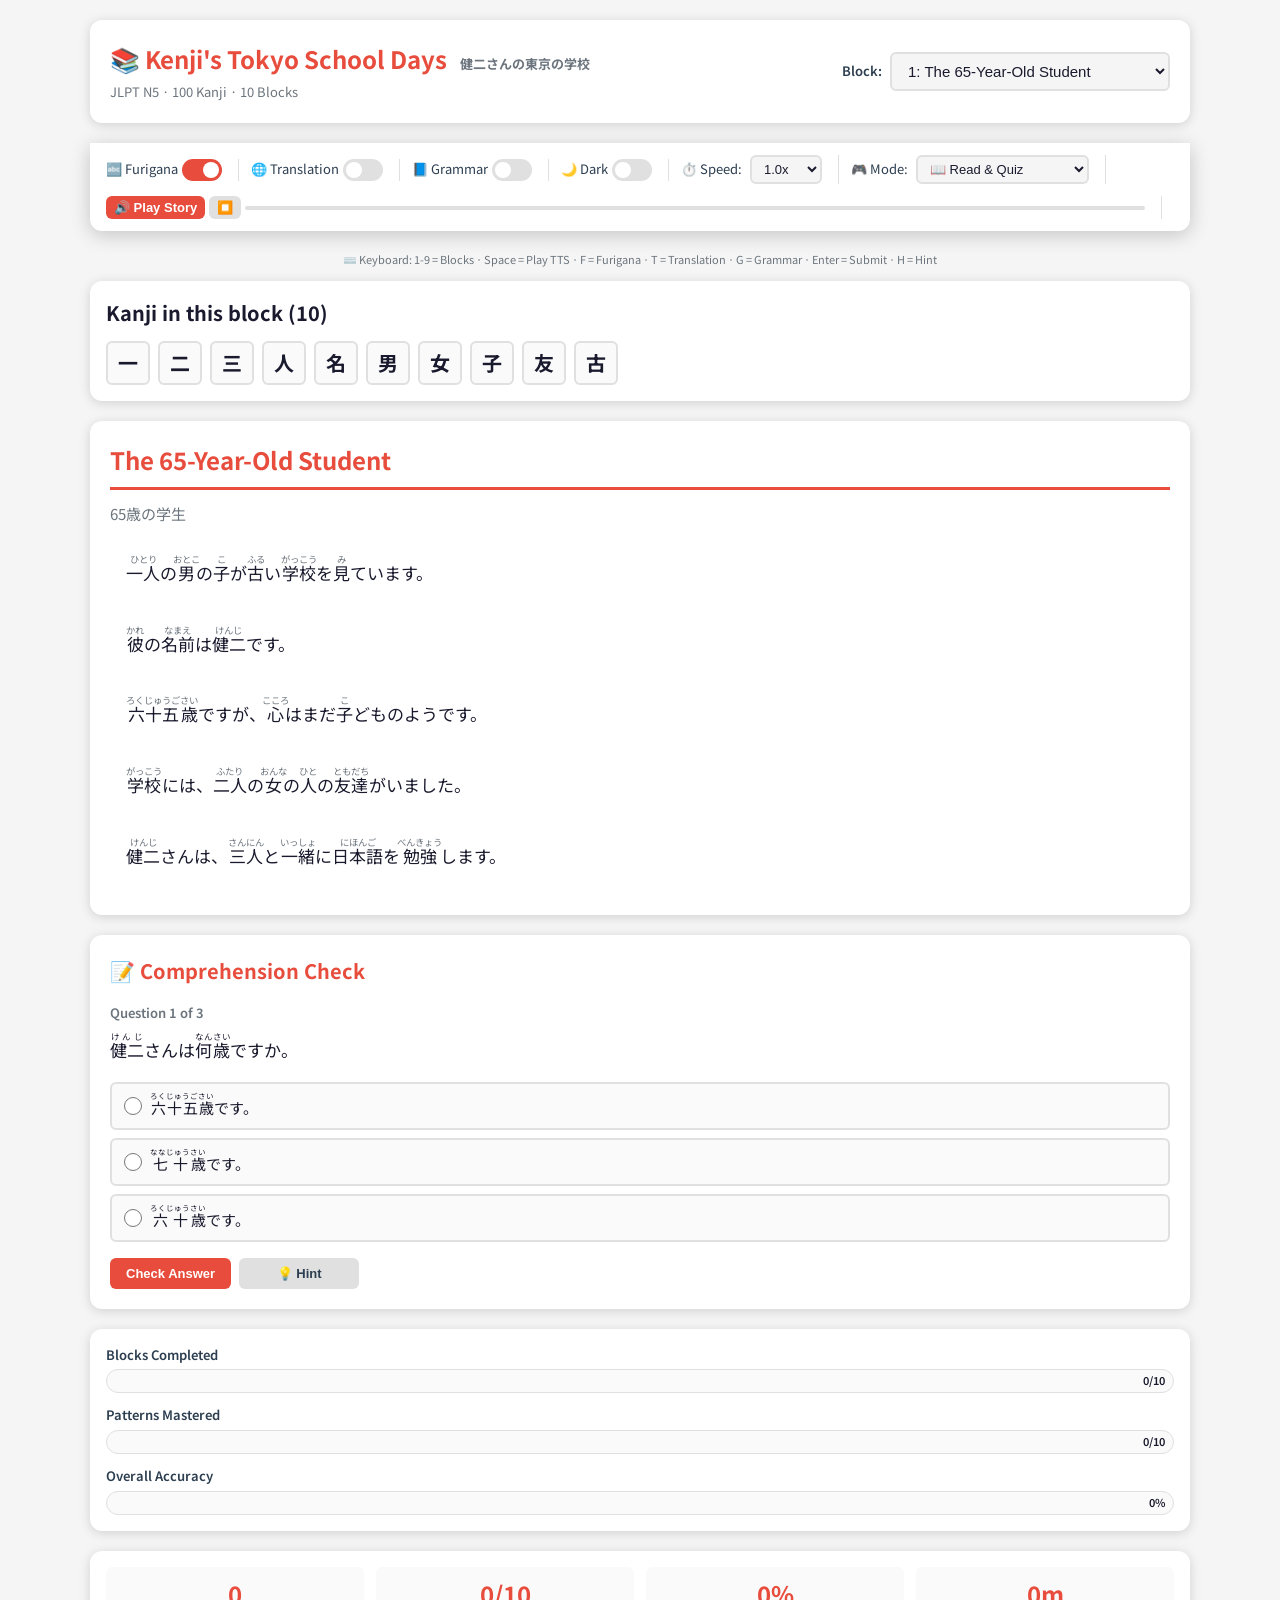
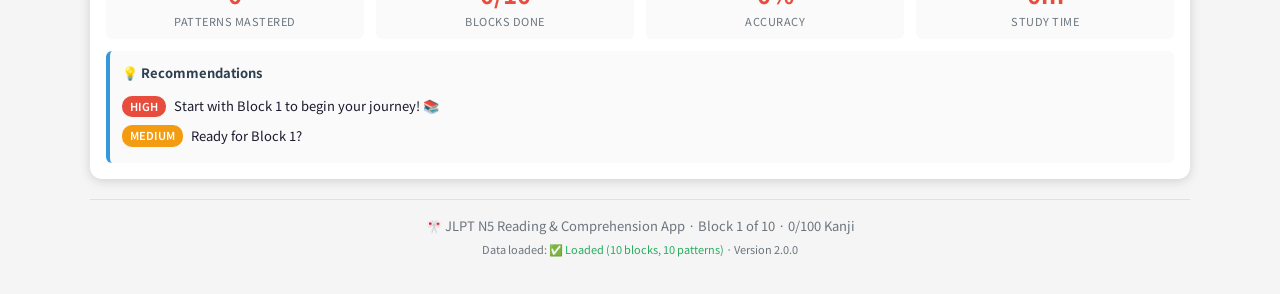
==== commit 9831994d: "Update to Index, manifest and PWA" ====
--- a/index.html
+++ b/index.html
@@ -11,14 +11,38 @@
       rel="stylesheet"
     />
 
+    <!-- Manifest for PWA -->
+    <link rel="manifest" href="manifest.json" />
+
+    <!-- Theme color for browser -->
+    <meta name="theme-color" content="#e74c3c" />
+
+    <!-- Apple touch icon (iOS) -->
+    <link rel="apple-touch-icon" href="icon-192x192.png" />
+
     <!-- Stylesheet -->
     <link rel="stylesheet" href="style.css" />
 
-    <!-- Favicon (optional) -->
+    <!-- Favicon -->
     <link
       rel="icon"
       href="data:image/svg+xml,<svg xmlns='http://www.w3.org/2000/svg' viewBox='0 0 100 100'><text y='.9em' font-size='90'>🎌</text></svg>"
     />
+
+    <!-- Service Worker registration -->
+    <script>
+      if ('serviceWorker' in navigator) {
+        window.addEventListener('load', function() {
+          navigator.serviceWorker.register('sw.js')
+            .then(function(registration) {
+              console.log('✅ Service Worker registered successfully:', registration.scope);
+            })
+            .catch(function(error) {
+              console.log('❌ Service Worker registration failed:', error);
+            });
+        });
+      }
+    </script>
   </head>
   <body>
     <!-- ============================================================
@@ -131,16 +155,22 @@
         </div>
 
         <!-- TTS Controls -->
-<!-- TTS Controls - Simplified: Play & Stop only -->
-<div class="controls-group tts-controls" style="flex: 1">
-  <button class="btn btn-primary btn-sm" id="tts-play">
-    🔊 Play Story
-  </button>
-  <button class="btn btn-secondary btn-sm" id="tts-stop">⏹️</button>
-  <div class="tts-progress-bar">
-    <div class="tts-progress-fill" id="tts-progress"></div>
-  </div>
-</div>
+        <div class="controls-group tts-controls" style="flex: 1">
+          <button class="btn btn-primary btn-sm" id="tts-play">
+            🔊 Play Story
+          </button>
+          <button class="btn btn-secondary btn-sm" id="tts-stop">⏹️</button>
+          <div class="tts-progress-bar">
+            <div class="tts-progress-fill" id="tts-progress"></div>
+          </div>
+        </div>
+
+        <!-- Install Button (hidden by default, shows when PWA is installable) -->
+        <div class="controls-group" style="border-right: none; padding-right: 0;">
+          <button id="install-btn" style="display: none; background: #27ae60; color: white; border: none; border-radius: 6px; padding: 6px 14px; cursor: pointer; font-weight: 600; font-size: var(--font-sm);">
+            📲 Install
+          </button>
+        </div>
       </div>
 
       <!-- ──────────────────────────────────────────────────────────
@@ -322,5 +352,69 @@
 
       console.log("💡 Run debugApp() in console to check status");
     </script>
+
+    <!-- ============================================================
+    PWA INSTALL PROMPT
+    ============================================================ -->
+    <script>
+      // PWA Install Prompt
+      let deferredPrompt;
+
+      window.addEventListener('beforeinstallprompt', (e) => {
+        // Prevent Chrome 67 and earlier from automatically showing the prompt
+        e.preventDefault();
+        // Stash the event so it can be triggered later
+        deferredPrompt = e;
+        console.log('✅ App can be installed');
+
+        // Show the install button
+        const installBtn = document.getElementById('install-btn');
+        if (installBtn) {
+          installBtn.style.display = 'inline-block';
+        }
+      });
+
+      // Handle install button click
+      document.getElementById('install-btn')?.addEventListener('click', () => {
+        if (deferredPrompt) {
+          deferredPrompt.prompt();
+          deferredPrompt.userChoice.then((choiceResult) => {
+            if (choiceResult.outcome === 'accepted') {
+              console.log('✅ User accepted the install prompt');
+            } else {
+              console.log('❌ User dismissed the install prompt');
+            }
+            deferredPrompt = null;
+            // Hide the install button
+            const installBtn = document.getElementById('install-btn');
+            if (installBtn) {
+              installBtn.style.display = 'none';
+            }
+          });
+        }
+      });
+
+      // App installed successfully
+      window.addEventListener('appinstalled', () => {
+        console.log('✅ App installed successfully');
+        const installBtn = document.getElementById('install-btn');
+        if (installBtn) {
+          installBtn.style.display = 'none';
+        }
+      });
+
+      // Service Worker registration (already registered above, but keep for redundancy)
+      if ('serviceWorker' in navigator) {
+        window.addEventListener('load', function() {
+          navigator.serviceWorker.register('sw.js')
+            .then(function(registration) {
+              console.log('✅ Service Worker registered:', registration.scope);
+            })
+            .catch(function(error) {
+              console.log('❌ Service Worker registration failed:', error);
+            });
+        });
+      }
+    </script>
   </body>
 </html>
--- a/style.css
+++ b/style.css
@@ -119,6 +119,7 @@
   padding: var(--spacing-xl);
   transition: background var(--transition-base), color var(--transition-base);
   line-height: 1.6;
+  min-width: 320px;
 }
 
 h1, h2, h3, h4, h5, h6 {
@@ -166,7 +167,6 @@
   align-items: center;
   justify-content: space-between;
   gap: var(--spacing-md);
-  /* Ensure header doesn't overlap with sticky bar */
   position: relative;
   z-index: 99;
 }
@@ -209,6 +209,7 @@
   font-size: var(--font-base);
   cursor: pointer;
   transition: border-color var(--transition-fast);
+  max-width: 280px;
 }
 
 #block-selector:hover {
@@ -240,12 +241,6 @@
   transition: box-shadow 0.3s ease, background 0.3s ease, border-radius 0.3s ease;
 }
 
-/* =============================================================
-   STICKY CONTROLS - Add shadow when sticky
-   START OF STICKY CONTROLS SECTION
-   ============================================================= */
-
-/* Add a subtle shadow when sticky */
 .controls-bar.is-sticky {
   box-shadow: 0 4px 20px rgba(0, 0, 0, 0.2);
   border-radius: 0 0 var(--radius) var(--radius);
@@ -254,10 +249,6 @@
 body.dark-mode .controls-bar.is-sticky {
   box-shadow: 0 4px 20px rgba(0, 0, 0, 0.5);
 }
-
-/* =============================================================
-   END OF STICKY CONTROLS SECTION
-   ============================================================= */
 
 .controls-group {
   display: flex;
@@ -368,6 +359,7 @@
   cursor: pointer;
   transition: all var(--transition-fast);
   text-decoration: none;
+  white-space: nowrap;
 }
 
 .btn-primary {
@@ -429,6 +421,8 @@
   display: flex;
   align-items: center;
   gap: var(--spacing-xs);
+  flex: 1;
+  min-width: 200px;
 }
 
 .tts-controls .btn {
@@ -442,7 +436,7 @@
 
 .tts-progress-bar {
   flex: 1;
-  min-width: 100px;
+  min-width: 60px;
   height: 4px;
   background: var(--border-light);
   border-radius: 2px;
@@ -572,6 +566,7 @@
   line-height: 1.8;
   margin-bottom: var(--spacing-xs);
   color: var(--text-primary);
+  word-wrap: break-word;
 }
 
 .sentence .japanese ruby {
@@ -618,7 +613,6 @@
    GRAMMAR PATTERN HIGHLIGHTING (COLORS)
    ────────────────────────────────────────────────────────────── */
 
-/* Pattern colors from grammar-patterns.js */
 .pattern-g1 { border-color: #ff6b6b; }
 .pattern-g2 { border-color: #4ecdc4; }
 .pattern-g3 { border-color: #45b7d1; }
@@ -630,7 +624,6 @@
 .pattern-g9 { border-color: #badc58; }
 .pattern-g10 { border-color: #dff9fb; }
 
-/* Pattern background highlights */
 .pattern-highlight.pattern-g1 { background: rgba(255, 107, 107, 0.15); }
 .pattern-highlight.pattern-g2 { background: rgba(78, 205, 196, 0.15); }
 .pattern-highlight.pattern-g3 { background: rgba(69, 183, 209, 0.15); }
@@ -717,11 +710,6 @@
   border-left: 3px solid var(--info);
 }
 
-/* ──────────────────────────────────────────────────────────────
-   HINT TOGGLE STYLING
-   ────────────────────────────────────────────────────────────── */
-
-/* Hint toggle styling */
 .feedback-area.hint-visible {
   display: block !important;
   background: var(--info-bg);
@@ -747,7 +735,6 @@
   background: #2176bd;
 }
 
-/* Feedback area transitions */
 .feedback-area {
   transition: all 0.3s ease;
   display: none;
@@ -765,7 +752,6 @@
   to { opacity: 1; transform: translateY(0); }
 }
 
-/* Quiz option hover improvements */
 .option {
   transition: all 0.2s ease;
 }
@@ -779,7 +765,6 @@
   font-weight: 600;
 }
 
-/* Question text styling */
 .question-text p {
   font-size: var(--font-md);
   line-height: 1.8;
@@ -791,7 +776,6 @@
   margin-top: var(--spacing-xs);
 }
 
-/* Quiz actions spacing */
 .quiz-actions {
   display: flex;
   flex-wrap: wrap;
@@ -803,7 +787,6 @@
   min-width: 120px;
 }
 
-/* Options */
 .options-container {
   display: flex;
   flex-direction: column;
@@ -863,15 +846,6 @@
   cursor: not-allowed;
 }
 
-/* Quiz Actions */
-.quiz-actions {
-  display: flex;
-  flex-wrap: wrap;
-  gap: var(--spacing-sm);
-  margin-top: var(--spacing-md);
-}
-
-/* Feedback Area */
 .feedback-area {
   margin-top: var(--spacing-md);
   padding: var(--spacing-md) var(--spacing-lg);
@@ -912,7 +886,6 @@
 body.dark-mode .feedback-area.warning { color: #ffd700; }
 body.dark-mode .feedback-area.info { color: #87ceeb; }
 
-/* Quiz Complete */
 .quiz-complete {
   text-align: center;
   padding: var(--spacing-xl);
@@ -1066,7 +1039,6 @@
   color: var(--text-secondary);
 }
 
-/* Grammar confidence badge */
 .grammar-confidence {
   font-size: var(--font-xs);
   padding: 2px 8px;
@@ -1350,56 +1322,80 @@
 }
 
 /* ──────────────────────────────────────────────────────────────
-   RESPONSIVE DESIGN
-   ────────────────────────────────────────────────────────────── */
-
-@media (max-width: 900px) {
+   RESPONSIVE DESIGN - FIXED
+   ────────────────────────────────────────────────────────────── */
+
+/* Desktop first - no changes needed */
+
+/* Tablets and smaller desktops */
+@media (max-width: 1024px) {
   body {
     padding: var(--spacing-md);
   }
-
+  
+  .app-header {
+    flex-direction: row;
+    flex-wrap: wrap;
+  }
+  
   .controls-bar {
-    flex-direction: column;
-    align-items: stretch;
-    gap: var(--spacing-sm);
-  }
-
+    padding: var(--spacing-sm) var(--spacing-md);
+  }
+  
   .controls-group {
-    border-right: none;
-    padding-right: 0;
-    border-bottom: 1px solid var(--border-light);
-    padding-bottom: var(--spacing-sm);
-  }
-
-  .controls-group:last-child {
-    border-bottom: none;
-    padding-bottom: 0;
-  }
-
-  .game-options {
-    grid-template-columns: 1fr;
-  }
-
+    padding-right: var(--spacing-md);
+  }
+}
+
+/* Tablets */
+@media (max-width: 768px) {
+  body {
+    padding: var(--spacing-md);
+  }
+  
   .app-header {
     flex-direction: column;
     align-items: stretch;
     text-align: center;
-  }
-
+    padding: var(--spacing-md);
+  }
+  
+  .app-header h1 {
+    font-size: var(--font-lg);
+  }
+  
   .block-selector-wrapper {
     justify-content: center;
   }
-}
-
-@media (max-width: 600px) {
-  body {
+  
+  #block-selector {
+    max-width: 100%;
+  }
+  
+  .controls-bar {
+    flex-direction: row;
+    flex-wrap: wrap;
+    justify-content: center;
     padding: var(--spacing-sm);
-  }
-
-  .app-header h1 {
-    font-size: var(--font-lg);
-  }
-
+    gap: var(--spacing-sm);
+  }
+  
+  .controls-group {
+    border-right: none;
+    padding-right: 0;
+    padding-bottom: var(--spacing-sm);
+    border-bottom: 1px solid var(--border-light);
+  }
+  
+  .controls-group:last-child {
+    border-bottom: none;
+    padding-bottom: 0;
+  }
+  
+  .game-options {
+    grid-template-columns: 1fr;
+  }
+  
   .story-container,
   .quiz-container,
   .grammar-container,
@@ -1410,88 +1406,267 @@
   .kanji-section {
     padding: var(--spacing-md);
   }
-
+  
   .stats-grid {
     grid-template-columns: repeat(2, 1fr);
   }
-
-  .game-options {
-    grid-template-columns: 1fr;
-  }
-
+  
   .tts-controls {
+    flex: 1 1 100%;
+    justify-content: center;
+  }
+  
+  .tts-progress-bar {
+    min-width: 80px;
+  }
+  
+  .grammar-header {
+    flex-direction: column;
+    align-items: flex-start;
+  }
+}
+
+/* Mobile phones */
+@media (max-width: 480px) {
+  body {
+    padding: var(--spacing-sm);
+  }
+  
+  .app-header h1 {
+    font-size: var(--font-md);
+  }
+  
+  .app-header .subtitle {
+    display: block;
+    margin-left: 0;
+    font-size: var(--font-xs);
+  }
+  
+  .controls-bar {
+    flex-direction: column;
+    align-items: stretch;
+    gap: var(--spacing-xs);
+    padding: var(--spacing-sm);
+    border-radius: 0 0 var(--radius) var(--radius);
+  }
+  
+  .controls-bar.is-sticky {
+    border-radius: 0;
+  }
+  
+  .controls-group {
     flex-wrap: wrap;
-  }
-
-  .tts-progress-bar {
+    justify-content: center;
+    border-bottom: 1px solid var(--border-light);
+    padding-bottom: var(--spacing-xs);
+    padding-right: 0;
+  }
+  
+  .controls-group label {
+    font-size: var(--font-xs);
+  }
+  
+  .controls-group:last-child {
+    border-bottom: none;
+    padding-bottom: 0;
+  }
+  
+  .toggle-switch {
+    width: 34px;
+    height: 20px;
+  }
+  
+  .toggle-slider::before {
+    height: 14px;
+    width: 14px;
+    left: 3px;
+    bottom: 3px;
+  }
+  
+  .toggle-switch input:checked + .toggle-slider::before {
+    transform: translateX(14px);
+  }
+  
+  #tts-speed,
+  #mode-selector {
+    font-size: var(--font-xs);
+    padding: 2px 6px;
+  }
+  
+  .btn {
+    font-size: var(--font-xs);
+    padding: var(--spacing-xs) var(--spacing-sm);
+  }
+  
+  .btn-sm {
+    font-size: var(--font-xs);
+    padding: 2px 8px;
+  }
+  
+  #tts-play {
     min-width: 60px;
-  }
-
+    font-size: var(--font-xs);
+  }
+  
+  .story-container,
+  .quiz-container,
+  .grammar-container,
+  .game-container,
+  .progress-display,
+  .stats-display,
+  .kanji-section {
+    padding: var(--spacing-sm);
+    border-radius: var(--radius-sm);
+  }
+  
+  .sentence .japanese {
+    font-size: var(--font-base);
+  }
+  
+  .sentence .japanese rt {
+    font-size: 0.45em;
+  }
+  
+  .sentence .translation {
+    font-size: var(--font-sm);
+    padding-left: var(--spacing-sm);
+  }
+  
+  .kanji-grid {
+    gap: var(--spacing-xs);
+  }
+  
+  .kanji-item {
+    width: 32px;
+    height: 32px;
+    font-size: var(--font-md);
+  }
+  
+  .options-container {
+    gap: var(--spacing-xs);
+  }
+  
+  .option {
+    padding: var(--spacing-xs) var(--spacing-sm);
+  }
+  
+  .option label {
+    font-size: var(--font-base);
+  }
+  
+  .option input[type="radio"] {
+    width: 16px;
+    height: 16px;
+  }
+  
   .quiz-actions {
     flex-direction: column;
   }
-
+  
   .quiz-actions .btn {
     width: 100%;
     justify-content: center;
-  }
-
-  .options-container {
+    min-width: unset;
+  }
+  
+  .stats-grid {
+    grid-template-columns: 1fr 1fr;
     gap: var(--spacing-xs);
   }
-
-  .option {
-    padding: var(--spacing-xs) var(--spacing-sm);
-  }
-
-  .sentence .japanese {
+  
+  .stat-item {
+    padding: var(--spacing-xs);
+  }
+  
+  .stat-value {
+    font-size: var(--font-lg);
+  }
+  
+  .stat-label {
+    font-size: var(--font-xs);
+  }
+  
+  .game-options {
+    grid-template-columns: 1fr;
+  }
+  
+  .game-option {
+    padding: var(--spacing-sm);
+    font-size: var(--font-sm);
+  }
+  
+  .game-sentence {
+    padding: var(--spacing-sm);
+  }
+  
+  .game-sentence .sentence-jp {
+    font-size: var(--font-md);
+  }
+  
+  .grammar-item {
+    padding: var(--spacing-sm);
+  }
+  
+  .grammar-title {
     font-size: var(--font-base);
   }
-
-  .sentence .japanese rt {
-    font-size: 0.5em;
-  }
-
-  .kanji-grid {
-    gap: var(--spacing-xs);
-  }
-
-  .kanji-item {
-    width: 36px;
-    height: 36px;
-    font-size: var(--font-md);
-  }
-
+  
+  .grammar-explanation {
+    font-size: var(--font-sm);
+  }
+  
   .score-circle {
-    width: 80px;
-    height: 80px;
-  }
-
+    width: 60px;
+    height: 60px;
+  }
+  
   .score-number {
     font-size: var(--font-xl);
   }
-
-  .grammar-header {
+  
+  .tts-progress-bar {
+    min-width: 50px;
+    height: 3px;
+  }
+  
+  .progress-bar {
+    height: 18px;
+  }
+  
+  .progress-bar span {
+    font-size: var(--font-xs);
+  }
+  
+  .question-text p {
+    font-size: var(--font-base);
+  }
+  
+  .question-number {
+    font-size: var(--font-xs);
+  }
+  
+  footer {
+    font-size: var(--font-xs);
+    padding: var(--spacing-sm);
+  }
+  
+  .grammar-sentence-item {
+    padding: var(--spacing-sm);
+  }
+  
+  .grammar-breakdown {
+    flex-direction: column;
+    gap: var(--spacing-xs);
+  }
+  
+  .grammar-sentence-pattern {
     flex-direction: column;
     align-items: flex-start;
   }
-
-  /* =============================================================
-     STICKY CONTROLS - Mobile Responsive
-     START OF STICKY CONTROLS SECTION
-     ============================================================= */
-  .controls-bar {
-    padding: var(--spacing-sm) var(--spacing-md);
-    gap: var(--spacing-sm);
-    border-radius: 0 0 var(--radius) var(--radius);
-  }
-  
-  .controls-bar.is-sticky {
-    border-radius: 0;
-  }
-  /* =============================================================
-     END OF STICKY CONTROLS SECTION
-     ============================================================= */
+  
+  .grammar-sentence-number {
+    font-size: var(--font-xs);
+  }
 }
 
 /* ──────────────────────────────────────────────────────────────
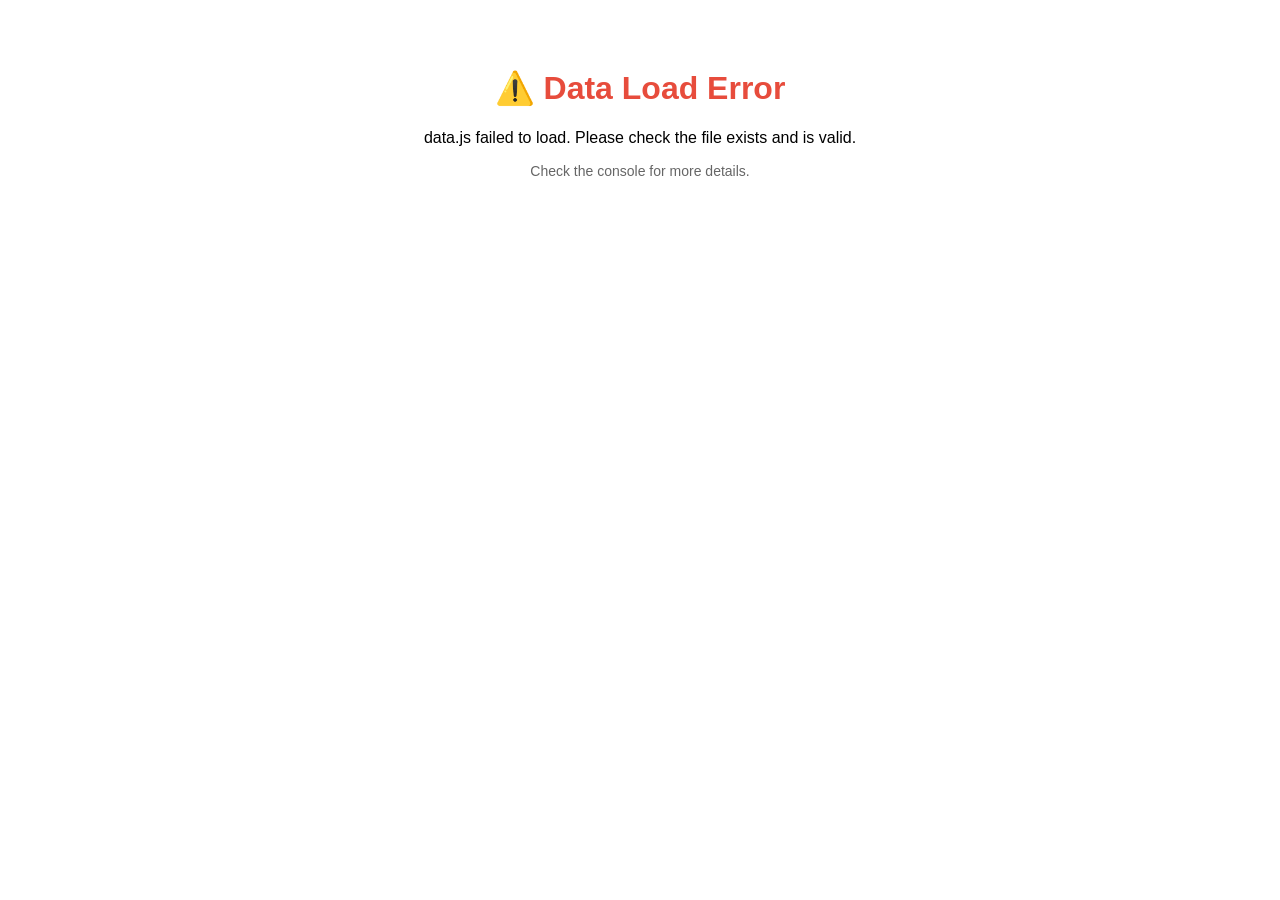
==== commit 78e0c115: "updated files" ====
--- a/index.html
+++ b/index.html
@@ -5,23 +5,30 @@
     <meta name="viewport" content="width=device-width, initial-scale=1.0" />
     <title>JLPT N5 Reading & Comprehension - Kenji's Tokyo School Days</title>
 
+    <!-- ============================================================
+    PWA CONFIGURATION
+    ============================================================ -->
+    
+    <!-- Manifest for PWA -->
+    <link rel="manifest" href="/japanese-N5-reader/manifest.json" />
+    
+    <!-- Theme color for browser -->
+    <meta name="theme-color" content="#e74c3c" />
+    
+    <!-- Apple touch icon for iOS -->
+    <link rel="apple-touch-icon" href="/japanese-N5-reader/icon-192x192.png" />
+    
+    <!-- Windows tile color -->
+    <meta name="msapplication-TileColor" content="#e74c3c" />
+
     <!-- Google Fonts for Japanese support -->
     <link
       href="https://fonts.googleapis.com/css2?family=Noto+Sans+JP:wght@400;500;700&display=swap"
       rel="stylesheet"
     />
 
-    <!-- Manifest for PWA -->
-    <link rel="manifest" href="manifest.json" />
-
-    <!-- Theme color for browser -->
-    <meta name="theme-color" content="#e74c3c" />
-
-    <!-- Apple touch icon (iOS) -->
-    <link rel="apple-touch-icon" href="icon-192x192.png" />
-
     <!-- Stylesheet -->
-    <link rel="stylesheet" href="style.css" />
+    <link rel="stylesheet" href="/japanese-N5-reader/style.css" />
 
     <!-- Favicon -->
     <link
@@ -33,7 +40,7 @@
     <script>
       if ('serviceWorker' in navigator) {
         window.addEventListener('load', function() {
-          navigator.serviceWorker.register('sw.js')
+          navigator.serviceWorker.register('/japanese-N5-reader/sw.js')
             .then(function(registration) {
               console.log('✅ Service Worker registered successfully:', registration.scope);
             })
@@ -168,7 +175,7 @@
         <!-- Install Button (hidden by default, shows when PWA is installable) -->
         <div class="controls-group" style="border-right: none; padding-right: 0;">
           <button id="install-btn" style="display: none; background: #27ae60; color: white; border: none; border-radius: 6px; padding: 6px 14px; cursor: pointer; font-weight: 600; font-size: var(--font-sm);">
-            📲 Install
+            📲 Install App
           </button>
         </div>
       </div>
@@ -257,7 +264,7 @@
     ============================================================ -->
 
     <!-- 1. DATA (MUST LOAD FIRST - ONLY ONCE) -->
-    <script src="data.js"></script>
+    <script src="/japanese-N5-reader/data.js"></script>
 
     <!-- Verify data loaded -->
     <script>
@@ -282,19 +289,19 @@
     </script>
 
     <!-- 2. FURIGANA ENGINE -->
-    <script src="furigana.js"></script>
+    <script src="/japanese-N5-reader/furigana.js"></script>
 
     <!-- 3. GRAMMAR PATTERN DETECTOR -->
-    <script src="grammar-patterns.js"></script>
+    <script src="/japanese-N5-reader/grammar-patterns.js"></script>
 
     <!-- 4. ANALYTICS -->
-    <script src="analytics.js"></script>
+    <script src="/japanese-N5-reader/analytics.js"></script>
 
     <!-- 5. GRAMMAR GAME -->
-    <script src="grammar-game.js"></script>
+    <script src="/japanese-N5-reader/grammar-game.js"></script>
 
     <!-- 6. MAIN APP (LOAD LAST) -->
-    <script src="app.js"></script>
+    <script src="/japanese-N5-reader/app.js"></script>
 
     <!-- ============================================================
     INITIALIZATION CHECK
@@ -354,47 +361,47 @@
     </script>
 
     <!-- ============================================================
-    PWA INSTALL PROMPT
+    PWA INSTALL SCRIPT
     ============================================================ -->
     <script>
       // PWA Install Prompt
       let deferredPrompt;
 
       window.addEventListener('beforeinstallprompt', (e) => {
-        // Prevent Chrome 67 and earlier from automatically showing the prompt
         e.preventDefault();
-        // Stash the event so it can be triggered later
         deferredPrompt = e;
         console.log('✅ App can be installed');
-
-        // Show the install button
+        
+        // Show install button
         const installBtn = document.getElementById('install-btn');
         if (installBtn) {
           installBtn.style.display = 'inline-block';
+          installBtn.textContent = '📲 Install App';
         }
       });
 
-      // Handle install button click
-      document.getElementById('install-btn')?.addEventListener('click', () => {
-        if (deferredPrompt) {
-          deferredPrompt.prompt();
-          deferredPrompt.userChoice.then((choiceResult) => {
-            if (choiceResult.outcome === 'accepted') {
-              console.log('✅ User accepted the install prompt');
-            } else {
-              console.log('❌ User dismissed the install prompt');
-            }
-            deferredPrompt = null;
-            // Hide the install button
-            const installBtn = document.getElementById('install-btn');
-            if (installBtn) {
-              installBtn.style.display = 'none';
+      // Install button click handler
+      document.addEventListener('DOMContentLoaded', function() {
+        const installBtn = document.getElementById('install-btn');
+        if (installBtn) {
+          installBtn.addEventListener('click', function() {
+            if (deferredPrompt) {
+              deferredPrompt.prompt();
+              deferredPrompt.userChoice.then((choiceResult) => {
+                if (choiceResult.outcome === 'accepted') {
+                  console.log('✅ User accepted install');
+                } else {
+                  console.log('❌ User dismissed install');
+                }
+                deferredPrompt = null;
+                installBtn.style.display = 'none';
+              });
             }
           });
         }
       });
 
-      // App installed successfully
+      // App installed
       window.addEventListener('appinstalled', () => {
         console.log('✅ App installed successfully');
         const installBtn = document.getElementById('install-btn');
@@ -406,7 +413,7 @@
       // Service Worker registration (already registered above, but keep for redundancy)
       if ('serviceWorker' in navigator) {
         window.addEventListener('load', function() {
-          navigator.serviceWorker.register('sw.js')
+          navigator.serviceWorker.register('/japanese-N5-reader/sw.js')
             .then(function(registration) {
               console.log('✅ Service Worker registered:', registration.scope);
             })
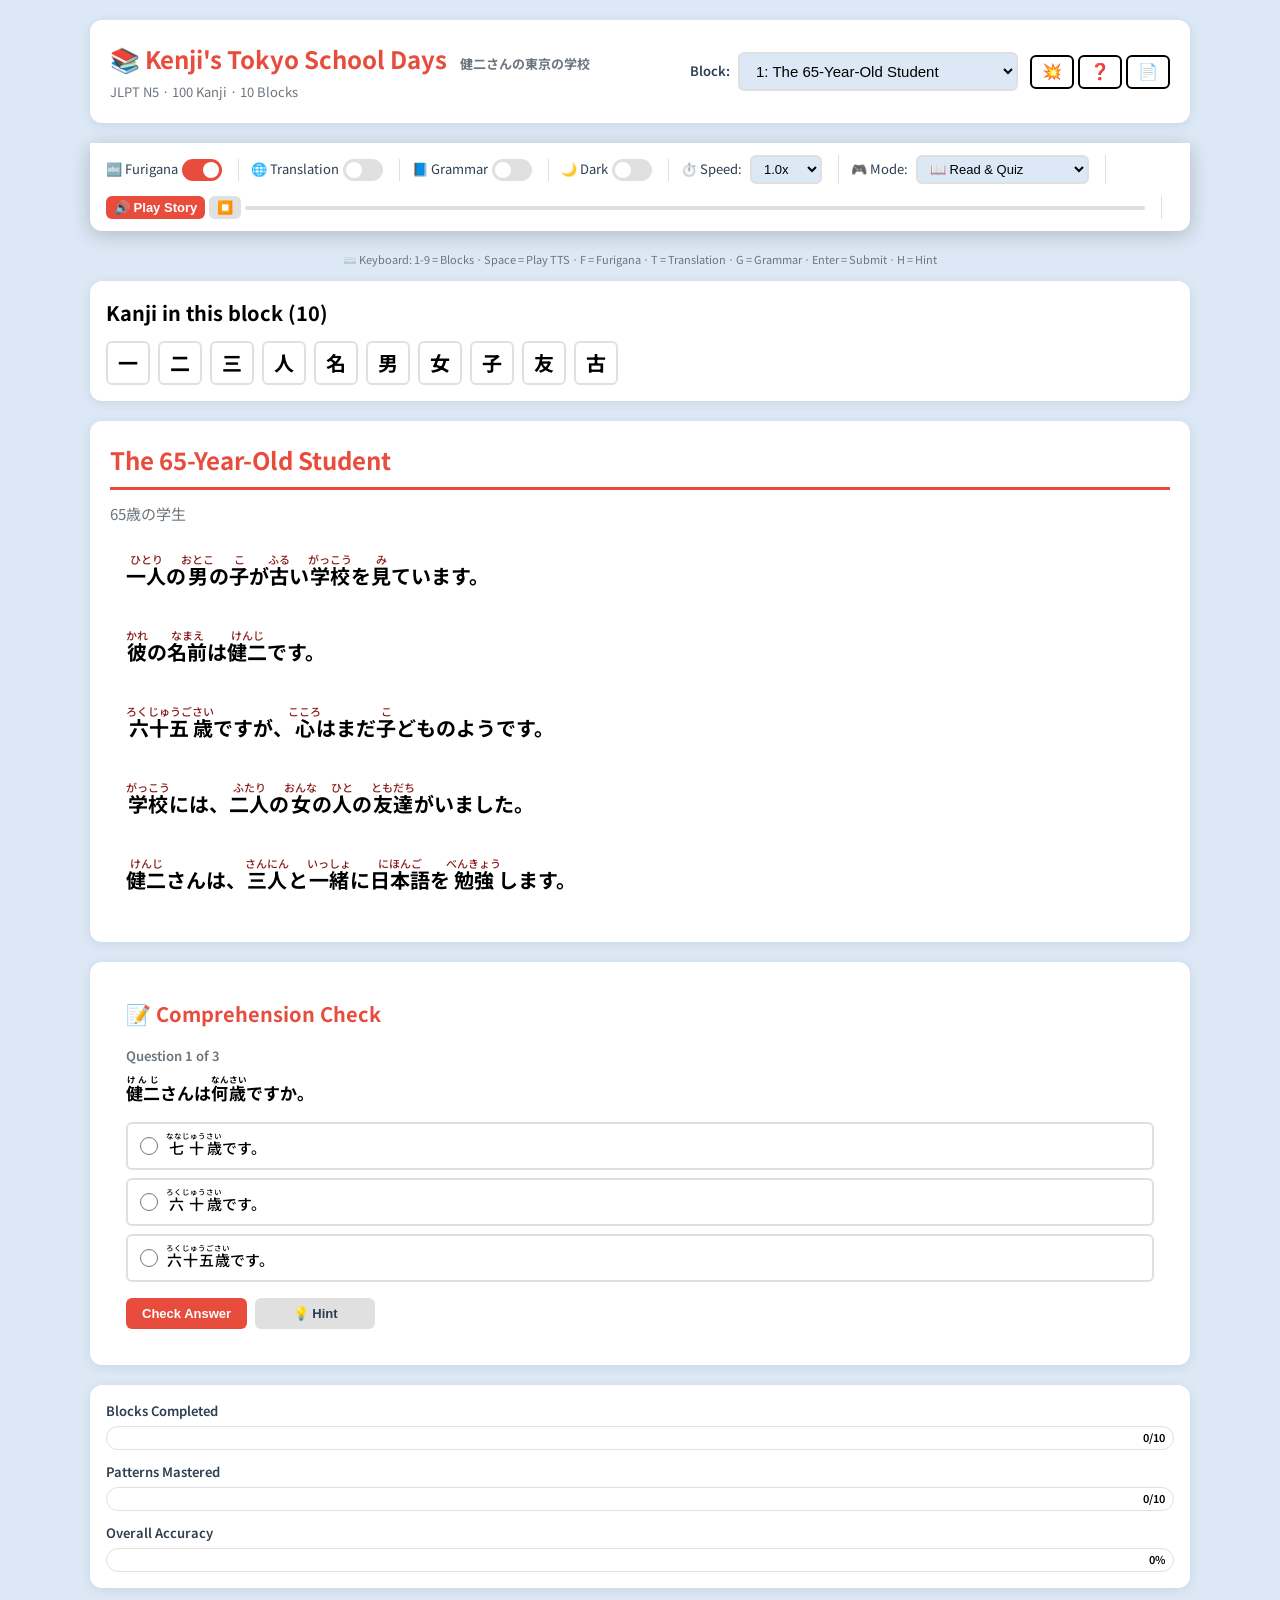
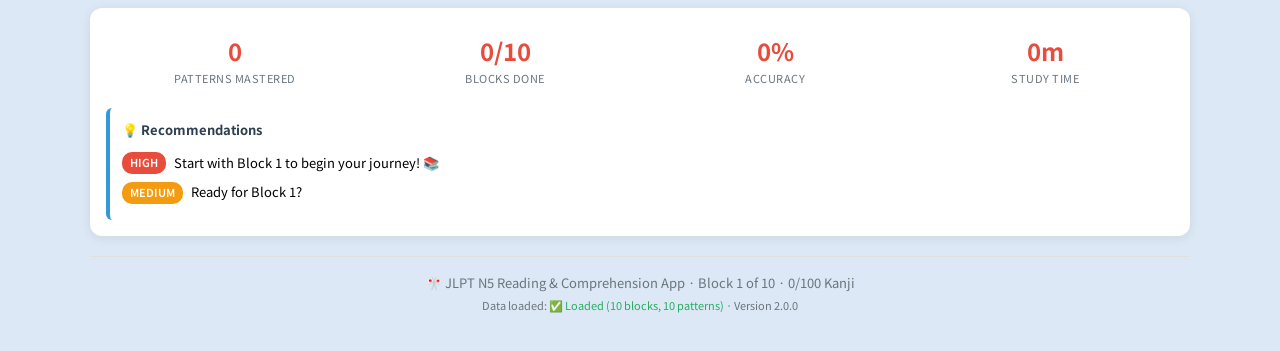
==== commit 87105826: "Updated Files" ====
--- a/index.html
+++ b/index.html
@@ -8,16 +8,16 @@
     <!-- ============================================================
     PWA CONFIGURATION
     ============================================================ -->
-    
+
     <!-- Manifest for PWA -->
-    <link rel="manifest" href="/japanese-N5-reader/manifest.json" />
-    
+    <link rel="manifest" href="./manifest.json" />
+
     <!-- Theme color for browser -->
     <meta name="theme-color" content="#e74c3c" />
-    
+
     <!-- Apple touch icon for iOS -->
-    <link rel="apple-touch-icon" href="/japanese-N5-reader/icon-192x192.png" />
-    
+    <link rel="apple-touch-icon" href="./icon-192x192.png" />
+
     <!-- Windows tile color -->
     <meta name="msapplication-TileColor" content="#e74c3c" />
 
@@ -28,7 +28,7 @@
     />
 
     <!-- Stylesheet -->
-    <link rel="stylesheet" href="/japanese-N5-reader/style.css" />
+    <link rel="stylesheet" href="./style.css" />
 
     <!-- Favicon -->
     <link
@@ -38,14 +38,18 @@
 
     <!-- Service Worker registration -->
     <script>
-      if ('serviceWorker' in navigator) {
-        window.addEventListener('load', function() {
-          navigator.serviceWorker.register('/japanese-N5-reader/sw.js')
-            .then(function(registration) {
-              console.log('✅ Service Worker registered successfully:', registration.scope);
+      if ("serviceWorker" in navigator) {
+        window.addEventListener("load", function () {
+          navigator.serviceWorker
+            .register("./sw.js")
+            .then(function (registration) {
+              console.log(
+                "✅ Service Worker registered successfully:",
+                registration.scope,
+              );
             })
-            .catch(function(error) {
-              console.log('❌ Service Worker registration failed:', error);
+            .catch(function (error) {
+              console.log("❌ Service Worker registration failed:", error);
             });
         });
       }
@@ -76,20 +80,55 @@
           </div>
         </div>
 
-        <div class="block-selector-wrapper">
-          <label for="block-selector">Block:</label>
-          <select id="block-selector">
-            <option value="1">1: The 65-Year-Old Student</option>
-            <option value="2">2: The Daily Morning Walk</option>
-            <option value="3">3: Navigating the Classroom</option>
-            <option value="4">4: Finding a New Apartment</option>
-            <option value="5">5: The Language Lessons Begin</option>
-            <option value="6">6: Studying Hard in Class</option>
-            <option value="7">7: Buying Coffee and Counting Change</option>
-            <option value="8">8: Calling the Family Back Home</option>
-            <option value="9">9: A Rainy Commute</option>
-            <option value="10">10: After-School Socializing</option>
-          </select>
+        <div
+          style="
+            display: flex;
+            align-items: center;
+            gap: var(--spacing-md);
+            flex-wrap: wrap;
+          "
+        >
+          <div class="block-selector-wrapper">
+            <label for="block-selector">Block:</label>
+            <select id="block-selector">
+              <option value="1">1: The 65-Year-Old Student</option>
+              <option value="2">2: The Daily Morning Walk</option>
+              <option value="3">3: Navigating the Classroom</option>
+              <option value="4">4: Finding a New Apartment</option>
+              <option value="5">5: The Language Lessons Begin</option>
+              <option value="6">6: Studying Hard in Class</option>
+              <option value="7">7: Buying Coffee and Counting Change</option>
+              <option value="8">8: Calling the Family Back Home</option>
+              <option value="9">9: A Rainy Commute</option>
+              <option value="10">10: After-School Socializing</option>
+            </select>
+          </div>
+
+          <!-- ===== HEADER BUTTONS ===== -->
+          <div style="display: flex; gap: 4px">
+            <!-- Reset Everything -->
+            <button
+              class="header-btn"
+              onclick="app.resetAll()"
+              title="Reset Everything"
+            >
+              💥
+            </button>
+
+            <!-- Help -->
+            <button class="header-btn" onclick="app.openHelp()" title="Help">
+              ❓
+            </button>
+
+            <!-- Print Full Story -->
+            <button
+              class="header-btn"
+              onclick="app.printFullStory()"
+              title="Print Full Story"
+            >
+              📄
+            </button>
+          </div>
         </div>
       </header>
 
@@ -173,8 +212,24 @@
         </div>
 
         <!-- Install Button (hidden by default, shows when PWA is installable) -->
-        <div class="controls-group" style="border-right: none; padding-right: 0;">
-          <button id="install-btn" style="display: none; background: #27ae60; color: white; border: none; border-radius: 6px; padding: 6px 14px; cursor: pointer; font-weight: 600; font-size: var(--font-sm);">
+        <div
+          class="controls-group"
+          style="border-right: none; padding-right: 0"
+        >
+          <button
+            id="install-btn"
+            style="
+              display: none;
+              background: #27ae60;
+              color: white;
+              border: none;
+              border-radius: 6px;
+              padding: 6px 14px;
+              cursor: pointer;
+              font-weight: 600;
+              font-size: var(--font-sm);
+            "
+          >
             📲 Install App
           </button>
         </div>
@@ -219,9 +274,14 @@
           <!-- Dynamically populated -->
         </section>
 
-        <!-- ── GAME ── -->
+        <!-- ── GRAMMAR DETECTIVE GAME ── -->
         <section class="game-container" id="game-container">
-          <!-- Dynamically populated -->
+          <!-- Dynamically populated by JavaScript -->
+          <div style="padding: 40px 20px; text-align: center; color: #888">
+            <p style="font-size: 20px">🎮</p>
+            <p style="font-weight: 500">Loading Grammar Detective...</p>
+            <p style="font-size: 14px">Select a block and start playing!</p>
+          </div>
         </section>
 
         <!-- ── PROGRESS ── -->
@@ -264,7 +324,7 @@
     ============================================================ -->
 
     <!-- 1. DATA (MUST LOAD FIRST - ONLY ONCE) -->
-    <script src="/japanese-N5-reader/data.js"></script>
+    <script src="./data.js"></script>
 
     <!-- Verify data loaded -->
     <script>
@@ -279,29 +339,32 @@
       } else {
         console.error("❌ data.js failed to load!");
         document.body.innerHTML = `
-            <div style="padding: 40px; text-align: center; font-family: sans-serif;">
-                <h1 style="color: #e74c3c;">⚠️ Data Load Error</h1>
-                <p>data.js failed to load. Please check the file exists and is valid.</p>
-                <p style="color: #666; font-size: 14px;">Check the console for more details.</p>
-            </div>
-        `;
+                <div style="padding: 40px; text-align: center; font-family: sans-serif;">
+                    <h1 style="color: #e74c3c;">⚠️ Data Load Error</h1>
+                    <p>data.js failed to load. Please check the file exists and is valid.</p>
+                    <p style="color: #666; font-size: 14px;">Check the console for more details.</p>
+                    <button onclick="location.reload()" style="padding: 10px 20px; background: #e74c3c; color: white; border: none; border-radius: 4px; cursor: pointer; margin-top: 10px;">
+                        🔄 Refresh
+                    </button>
+                </div>
+            `;
       }
     </script>
 
     <!-- 2. FURIGANA ENGINE -->
-    <script src="/japanese-N5-reader/furigana.js"></script>
+    <script src="./furigana.js"></script>
 
     <!-- 3. GRAMMAR PATTERN DETECTOR -->
-    <script src="/japanese-N5-reader/grammar-patterns.js"></script>
+    <script src="./grammar-patterns.js"></script>
 
     <!-- 4. ANALYTICS -->
-    <script src="/japanese-N5-reader/analytics.js"></script>
+    <script src="./analytics.js"></script>
 
     <!-- 5. GRAMMAR GAME -->
-    <script src="/japanese-N5-reader/grammar-game.js"></script>
+    <script src="./grammar-game.js"></script>
 
     <!-- 6. MAIN APP (LOAD LAST) -->
-    <script src="/japanese-N5-reader/app.js"></script>
+    <script src="./app.js"></script>
 
     <!-- ============================================================
     INITIALIZATION CHECK
@@ -367,34 +430,34 @@
       // PWA Install Prompt
       let deferredPrompt;
 
-      window.addEventListener('beforeinstallprompt', (e) => {
+      window.addEventListener("beforeinstallprompt", (e) => {
         e.preventDefault();
         deferredPrompt = e;
-        console.log('✅ App can be installed');
-        
+        console.log("✅ App can be installed");
+
         // Show install button
-        const installBtn = document.getElementById('install-btn');
+        const installBtn = document.getElementById("install-btn");
         if (installBtn) {
-          installBtn.style.display = 'inline-block';
-          installBtn.textContent = '📲 Install App';
+          installBtn.style.display = "inline-block";
+          installBtn.textContent = "📲 Install App";
         }
       });
 
       // Install button click handler
-      document.addEventListener('DOMContentLoaded', function() {
-        const installBtn = document.getElementById('install-btn');
+      document.addEventListener("DOMContentLoaded", function () {
+        const installBtn = document.getElementById("install-btn");
         if (installBtn) {
-          installBtn.addEventListener('click', function() {
+          installBtn.addEventListener("click", function () {
             if (deferredPrompt) {
               deferredPrompt.prompt();
               deferredPrompt.userChoice.then((choiceResult) => {
-                if (choiceResult.outcome === 'accepted') {
-                  console.log('✅ User accepted install');
+                if (choiceResult.outcome === "accepted") {
+                  console.log("✅ User accepted install");
                 } else {
-                  console.log('❌ User dismissed install');
+                  console.log("❌ User dismissed install");
                 }
                 deferredPrompt = null;
-                installBtn.style.display = 'none';
+                installBtn.style.display = "none";
               });
             }
           });
@@ -402,26 +465,27 @@
       });
 
       // App installed
-      window.addEventListener('appinstalled', () => {
-        console.log('✅ App installed successfully');
-        const installBtn = document.getElementById('install-btn');
+      window.addEventListener("appinstalled", () => {
+        console.log("✅ App installed successfully");
+        const installBtn = document.getElementById("install-btn");
         if (installBtn) {
-          installBtn.style.display = 'none';
+          installBtn.style.display = "none";
         }
       });
 
       // Service Worker registration (already registered above, but keep for redundancy)
-      if ('serviceWorker' in navigator) {
-        window.addEventListener('load', function() {
-          navigator.serviceWorker.register('/japanese-N5-reader/sw.js')
-            .then(function(registration) {
-              console.log('✅ Service Worker registered:', registration.scope);
+      if ("serviceWorker" in navigator) {
+        window.addEventListener("load", function () {
+          navigator.serviceWorker
+            .register("./sw.js")
+            .then(function (registration) {
+              console.log("✅ Service Worker registered:", registration.scope);
             })
-            .catch(function(error) {
-              console.log('❌ Service Worker registration failed:', error);
+            .catch(function (error) {
+              console.log("❌ Service Worker registration failed:", error);
             });
         });
       }
     </script>
   </body>
-</html>+</html>
--- a/style.css
+++ b/style.css
@@ -0,0 +1,2116 @@
+/* ============================================================
+   style.css - Complete Stylesheet
+   JLPT N5 Reading & Comprehension App
+   ============================================================ */
+
+/* ──────────────────────────────────────────────────────────────
+   RESET & BASE
+   ────────────────────────────────────────────────────────────── */
+
+* {
+  margin: 0;
+  padding: 0;
+  box-sizing: border-box;
+}
+
+:root {
+  /* Light theme */
+  --bg-primary: #dce8f5; /* Light blue page background */
+  --bg-secondary: #ffffff; /* Pure white cards */
+  --bg-card: #ffffff; /* Pure white cards */
+  --text-primary: #000000; /* Black text */
+  --text-secondary: #2c3e50;
+  --text-muted: #6c757d;
+  --border-color: #2c3e50;
+  --border-light: #e0e0e0;
+  --shadow: 0 2px 12px rgba(0, 0, 0, 0.08);
+  --shadow-hover: 0 4px 20px rgba(0, 0, 0, 0.12);
+  --radius: 12px;
+  --radius-sm: 6px;
+
+  /* Accent colors */
+  --accent: #e74c3c;
+  --accent-hover: #c0392b;
+  --success: #27ae60;
+  --success-bg: #d4edda;
+  --error: #e74c3c;
+  --error-bg: #f8d7da;
+  --warning: #f39c12;
+  --warning-bg: #fff3cd;
+  --info: #3498db;
+  --info-bg: #d1ecf1;
+
+  /* Furigana color - Dark Red */
+  --furigana-color: #8b1a1a;
+
+  /* Translation color - Dark Blue */
+  --translation-color: #1a3a7a;
+
+  /* Grammar patterns - Dark Green */
+  --pattern-color: #2d6a4f;
+  --pattern-bg: #e8f5e9;
+  --pattern-border: #2d6a4f;
+
+  /* Font sizes */
+  --font-xs: 11px;
+  --font-sm: 13px;
+  --font-base: 15px;
+  --font-md: 17px;
+  --font-lg: 20px;
+  --font-xl: 24px;
+  --font-xxl: 32px;
+
+  /* Spacing */
+  --spacing-xs: 4px;
+  --spacing-sm: 8px;
+  --spacing-md: 12px;
+  --spacing-lg: 16px;
+  --spacing-xl: 20px;
+  --spacing-xxl: 28px;
+
+  /* Transitions */
+  --transition-fast: 0.15s ease;
+  --transition-base: 0.3s ease;
+  --transition-slow: 0.5s ease;
+}
+
+/* ──────────────────────────────────────────────────────────────
+   DARK MODE
+   ────────────────────────────────────────────────────────────── */
+
+body.dark-mode {
+  --bg-primary: #1a1a2e;
+  --bg-secondary: #16213e;
+  --bg-card: #1e2a45;
+  --text-primary: #e8e8e8;
+  --text-secondary: #b0b0b0;
+  --text-muted: #888;
+  --border-color: #4a4a6a;
+  --border-light: #2a2a4a;
+  --shadow: 0 2px 12px rgba(0, 0, 0, 0.4);
+  --shadow-hover: 0 4px 20px rgba(0, 0, 0, 0.5);
+  --success-bg: #1a3a2a;
+  --error-bg: #3a1a1a;
+  --warning-bg: #3a2a1a;
+  --info-bg: #1a2a3a;
+  --furigana-color: #cc6a6a;
+  --translation-color: #6a9aba;
+  --pattern-color: #7ddfb0;
+  --pattern-bg: #1a3a2a;
+  --pattern-border: #4a8a6a;
+}
+
+/* ──────────────────────────────────────────────────────────────
+   BASE ELEMENTS
+   ────────────────────────────────────────────────────────────── */
+
+body {
+  font-family: "Segoe UI", "Helvetica Neue", "Noto Sans JP", Arial, sans-serif;
+  background: var(--bg-primary);
+  color: var(--text-primary);
+  padding: var(--spacing-xl);
+  transition:
+    background var(--transition-base),
+    color var(--transition-base);
+  line-height: 1.6;
+  min-width: 320px;
+}
+
+h1,
+h2,
+h3,
+h4,
+h5,
+h6 {
+  color: var(--text-primary);
+  margin-bottom: var(--spacing-md);
+  font-weight: 700;
+}
+
+h1 {
+  font-size: var(--font-xxl);
+}
+h2 {
+  font-size: var(--font-xl);
+}
+h3 {
+  font-size: var(--font-lg);
+}
+h4 {
+  font-size: var(--font-md);
+}
+h5 {
+  font-size: var(--font-base);
+}
+
+a {
+  color: var(--accent);
+  text-decoration: none;
+  transition: color var(--transition-fast);
+}
+a:hover {
+  color: var(--accent-hover);
+}
+
+/* ──────────────────────────────────────────────────────────────
+   APP CONTAINER
+   ────────────────────────────────────────────────────────────── */
+
+#app {
+  max-width: 1100px;
+  margin: 0 auto;
+}
+
+/* ──────────────────────────────────────────────────────────────
+   HEADER
+   ────────────────────────────────────────────────────────────── */
+
+.app-header {
+  background: var(--bg-secondary);
+  padding: var(--spacing-xl);
+  border-radius: var(--radius);
+  box-shadow: var(--shadow);
+  margin-bottom: var(--spacing-xl);
+  display: flex;
+  flex-wrap: wrap;
+  align-items: center;
+  justify-content: space-between;
+  gap: var(--spacing-md);
+  position: relative;
+  z-index: 99;
+}
+
+.app-header h1 {
+  font-size: var(--font-xl);
+  margin-bottom: 0;
+  color: var(--accent);
+}
+
+.app-header .subtitle {
+  font-size: var(--font-sm);
+  color: var(--text-muted);
+  margin-left: var(--spacing-sm);
+}
+
+/* ──────────────────────────────────────────────────────────────
+   BLOCK SELECTOR
+   ────────────────────────────────────────────────────────────── */
+
+.block-selector-wrapper {
+  display: flex;
+  align-items: center;
+  gap: var(--spacing-sm);
+  flex-wrap: wrap;
+}
+
+.block-selector-wrapper label {
+  font-weight: 600;
+  font-size: var(--font-sm);
+  color: var(--text-secondary);
+}
+
+#block-selector {
+  padding: var(--spacing-sm) var(--spacing-md);
+  border: 2px solid var(--border-light);
+  border-radius: var(--radius-sm);
+  background: var(--bg-primary);
+  color: var(--text-primary);
+  font-size: var(--font-base);
+  cursor: pointer;
+  transition: border-color var(--transition-fast);
+  max-width: 280px;
+}
+
+#block-selector:hover {
+  border-color: var(--accent);
+}
+#block-selector:focus {
+  outline: none;
+  border-color: var(--accent);
+  box-shadow: 0 0 0 3px rgba(231, 76, 60, 0.2);
+}
+
+/* ──────────────────────────────────────────────────────────────
+   CONTROLS BAR - STICKY
+   ────────────────────────────────────────────────────────────── */
+
+.controls-bar {
+  position: sticky;
+  top: 0;
+  z-index: 100;
+  background: var(--bg-secondary);
+  padding: var(--spacing-md) var(--spacing-lg);
+  border-radius: var(--radius);
+  box-shadow: var(--shadow);
+  margin-bottom: var(--spacing-xl);
+  display: flex;
+  flex-wrap: wrap;
+  align-items: center;
+  gap: var(--spacing-md);
+  transition:
+    box-shadow 0.3s ease,
+    background 0.3s ease,
+    border-radius 0.3s ease;
+}
+
+.controls-bar.is-sticky {
+  box-shadow: 0 4px 20px rgba(0, 0, 0, 0.2);
+  border-radius: 0 0 var(--radius) var(--radius);
+}
+
+body.dark-mode .controls-bar.is-sticky {
+  box-shadow: 0 4px 20px rgba(0, 0, 0, 0.5);
+}
+
+.controls-group {
+  display: flex;
+  align-items: center;
+  gap: var(--spacing-sm);
+  flex-wrap: wrap;
+  border-right: 1px solid var(--border-light);
+  padding-right: var(--spacing-lg);
+}
+
+.controls-group:last-child {
+  border-right: none;
+  padding-right: 0;
+}
+
+.controls-group label {
+  font-size: var(--font-sm);
+  color: var(--text-secondary);
+  display: flex;
+  align-items: center;
+  gap: var(--spacing-xs);
+  cursor: pointer;
+  user-select: none;
+}
+
+/* Toggle Switch */
+.toggle-switch {
+  position: relative;
+  width: 40px;
+  height: 22px;
+  flex-shrink: 0;
+}
+
+.toggle-switch input {
+  opacity: 0;
+  width: 0;
+  height: 0;
+}
+
+.toggle-slider {
+  position: absolute;
+  top: 0;
+  left: 0;
+  right: 0;
+  bottom: 0;
+  background: var(--border-light);
+  border-radius: 22px;
+  cursor: pointer;
+  transition: background var(--transition-base);
+}
+
+.toggle-slider::before {
+  content: "";
+  position: absolute;
+  height: 16px;
+  width: 16px;
+  left: 3px;
+  bottom: 3px;
+  background: white;
+  border-radius: 50%;
+  transition: transform var(--transition-base);
+}
+
+.toggle-switch input:checked + .toggle-slider {
+  background: var(--accent);
+}
+
+.toggle-switch input:checked + .toggle-slider::before {
+  transform: translateX(18px);
+}
+
+/* Speed Control */
+#tts-speed {
+  padding: var(--spacing-xs) var(--spacing-sm);
+  border: 2px solid var(--border-light);
+  border-radius: var(--radius-sm);
+  background: var(--bg-primary);
+  color: var(--text-primary);
+  font-size: var(--font-sm);
+  cursor: pointer;
+}
+
+/* Mode Selector */
+#mode-selector {
+  padding: var(--spacing-xs) var(--spacing-sm);
+  border: 2px solid var(--border-light);
+  border-radius: var(--radius-sm);
+  background: var(--bg-primary);
+  color: var(--text-primary);
+  font-size: var(--font-sm);
+  cursor: pointer;
+}
+
+/* ──────────────────────────────────────────────────────────────
+   BUTTONS
+   ────────────────────────────────────────────────────────────── */
+
+.btn {
+  display: inline-flex;
+  align-items: center;
+  justify-content: center;
+  gap: var(--spacing-xs);
+  padding: var(--spacing-sm) var(--spacing-lg);
+  border: none;
+  border-radius: var(--radius-sm);
+  font-size: var(--font-sm);
+  font-weight: 600;
+  cursor: pointer;
+  transition: all var(--transition-fast);
+  text-decoration: none;
+  white-space: nowrap;
+}
+
+.btn-primary {
+  background: var(--accent);
+  color: white;
+}
+.btn-primary:hover {
+  background: var(--accent-hover);
+  transform: translateY(-1px);
+  box-shadow: var(--shadow);
+}
+.btn-primary:disabled {
+  opacity: 0.6;
+  cursor: not-allowed;
+  transform: none;
+}
+
+.btn-secondary {
+  background: var(--border-light);
+  color: var(--text-secondary);
+}
+.btn-secondary:hover {
+  background: var(--border-color);
+  color: white;
+}
+.btn-secondary:disabled {
+  opacity: 0.6;
+  cursor: not-allowed;
+}
+
+.btn-success {
+  background: var(--success);
+  color: white;
+}
+.btn-success:hover {
+  background: #1e8449;
+}
+
+.btn-warning {
+  background: var(--warning);
+  color: white;
+}
+.btn-warning:hover {
+  background: #d68910;
+}
+
+.btn-sm {
+  padding: var(--spacing-xs) var(--spacing-sm);
+  font-size: var(--font-xs);
+}
+
+.btn-lg {
+  padding: var(--spacing-md) var(--spacing-xl);
+  font-size: var(--font-md);
+}
+
+/* TTS Controls */
+.tts-controls {
+  display: flex;
+  align-items: center;
+  gap: var(--spacing-xs);
+  flex: 1;
+  min-width: 200px;
+}
+
+.tts-controls .btn {
+  padding: var(--spacing-xs) var(--spacing-sm);
+  font-size: var(--font-sm);
+}
+
+#tts-play {
+  min-width: 80px;
+}
+
+.tts-progress-bar {
+  flex: 1;
+  min-width: 60px;
+  height: 4px;
+  background: var(--border-light);
+  border-radius: 2px;
+  overflow: hidden;
+}
+
+.tts-progress-fill {
+  height: 100%;
+  width: 0%;
+  background: var(--accent);
+  transition: width 0.3s ease;
+}
+
+/* ──────────────────────────────────────────────────────────────
+   KANJI LIST
+   ────────────────────────────────────────────────────────────── */
+
+.kanji-section {
+  background: var(--bg-secondary);
+  padding: var(--spacing-lg);
+  border-radius: var(--radius);
+  box-shadow: var(--shadow);
+  margin-bottom: var(--spacing-xl);
+}
+
+.kanji-grid {
+  display: flex;
+  flex-wrap: wrap;
+  gap: var(--spacing-sm);
+}
+
+.kanji-item {
+  display: inline-flex;
+  align-items: center;
+  justify-content: center;
+  width: 44px;
+  height: 44px;
+  background: var(--bg-card);
+  border: 2px solid var(--border-light);
+  border-radius: var(--radius-sm);
+  font-size: var(--font-lg);
+  font-weight: 700;
+  color: var(--text-primary);
+  transition: all var(--transition-fast);
+  cursor: default;
+}
+
+.kanji-item.learned {
+  border-color: var(--success);
+  background: var(--success-bg);
+  color: var(--success);
+}
+
+.kanji-item:hover {
+  transform: scale(1.05);
+  border-color: var(--accent);
+}
+
+/* ──────────────────────────────────────────────────────────────
+   STORY CONTAINER - PURE WHITE BACKGROUND
+   ────────────────────────────────────────────────────────────── */
+
+.story-container {
+  background: var(--bg-secondary);
+  padding: var(--spacing-xl);
+  border-radius: var(--radius);
+  box-shadow: var(--shadow);
+  margin-bottom: var(--spacing-xl);
+}
+
+.story-container h2 {
+  color: var(--accent);
+  border-bottom: 3px solid var(--accent);
+  padding-bottom: var(--spacing-sm);
+  margin-bottom: var(--spacing-md);
+}
+
+.story-container .subtitle {
+  color: var(--text-muted);
+  font-size: var(--font-base);
+  font-weight: 400;
+  margin-top: -var(--spacing-sm);
+  margin-bottom: var(--spacing-lg);
+}
+
+/* Sentences - Pure White Background */
+.sentence-wrapper {
+  padding: var(--spacing-md);
+  border-radius: var(--radius-sm);
+  transition: all var(--transition-base);
+  border-left: 4px solid transparent;
+  margin-bottom: var(--spacing-sm);
+  background: var(--bg-card);
+}
+
+.sentence-wrapper:hover {
+  background: var(--bg-card);
+  border-left-color: var(--accent);
+}
+
+.sentence-wrapper.highlight {
+  background: #fff3cd;
+  border-left-color: #ffd700;
+  animation: pulse-highlight 0.5s ease;
+}
+
+body.dark-mode .sentence-wrapper.highlight {
+  background: #2a2a1a;
+  border-left-color: #ffd700;
+}
+
+@keyframes pulse-highlight {
+  0% {
+    background: #ffd700;
+  }
+  100% {
+    background: #fff3cd;
+  }
+}
+
+body.dark-mode @keyframes pulse-highlight {
+  0% {
+    background: #5a5a1a;
+  }
+  100% {
+    background: #2a2a1a;
+  }
+}
+
+.sentence {
+  margin-bottom: var(--spacing-xs);
+}
+
+/* Japanese Text - Black & Larger */
+.sentence .japanese {
+  font-size: var(--font-lg);
+  line-height: 1.8;
+  margin-bottom: var(--spacing-xs);
+  color: var(--text-primary);
+  word-wrap: break-word;
+  font-weight: 700;
+}
+
+/* Furigana - Dark Red */
+.sentence .japanese ruby {
+  ruby-align: center;
+}
+
+.sentence .japanese rt {
+  font-size: 0.55em;
+  color: var(--furigana-color);
+  font-weight: 500;
+}
+
+/* Translation - Dark Blue */
+.sentence .translation {
+  font-size: var(--font-base);
+  color: var(--translation-color);
+  margin-top: var(--spacing-xs);
+  padding-left: var(--spacing-md);
+  border-left: 3px solid var(--border-light);
+  font-weight: 500;
+}
+
+/* ──────────────────────────────────────────────────────────────
+   SENTENCE PATTERNS - DARK GREEN & LARGER
+   ────────────────────────────────────────────────────────────── */
+
+.sentence-patterns {
+  margin-top: var(--spacing-sm);
+  font-size: var(--font-base);
+  color: var(--pattern-color);
+  font-weight: 600;
+}
+
+.sentence-patterns small {
+  display: inline-block;
+  padding: 3px 12px;
+  border-radius: 12px;
+  background: var(--pattern-bg);
+  border: 1.5px solid var(--pattern-border);
+  color: var(--pattern-color);
+  font-size: var(--font-sm);
+  font-weight: 600;
+  letter-spacing: 0.3px;
+}
+
+/* Pattern labels inside the story */
+.sentence-patterns .pattern-label {
+  display: inline-block;
+  padding: 2px 10px;
+  border-radius: 10px;
+  background: var(--pattern-bg);
+  border: 1px solid var(--pattern-border);
+  color: var(--pattern-color);
+  font-size: var(--font-sm);
+  font-weight: 600;
+  margin: 0 2px;
+}
+
+/* ──────────────────────────────────────────────────────────────
+   FULL TRANSLATION
+   ────────────────────────────────────────────────────────────── */
+
+.full-translation {
+  margin-top: var(--spacing-lg);
+  padding: var(--spacing-md);
+  background: var(--bg-card);
+  border-radius: var(--radius-sm);
+  border-left: 4px solid var(--info);
+  color: var(--translation-color);
+}
+
+/* ──────────────────────────────────────────────────────────────
+   GRAMMAR PATTERN HIGHLIGHTING (COLORS)
+   ────────────────────────────────────────────────────────────── */
+
+.pattern-g1 {
+  border-color: #ff6b6b;
+}
+.pattern-g2 {
+  border-color: #4ecdc4;
+}
+.pattern-g3 {
+  border-color: #45b7d1;
+}
+.pattern-g4 {
+  border-color: #f9ca24;
+}
+.pattern-g5 {
+  border-color: #6ab04c;
+}
+.pattern-g6 {
+  border-color: #eb4d4b;
+}
+.pattern-g7 {
+  border-color: #f0932b;
+}
+.pattern-g8 {
+  border-color: #7ed6df;
+}
+.pattern-g9 {
+  border-color: #badc58;
+}
+.pattern-g10 {
+  border-color: #dff9fb;
+}
+
+.pattern-highlight.pattern-g1 {
+  background: rgba(255, 107, 107, 0.15);
+}
+.pattern-highlight.pattern-g2 {
+  background: rgba(78, 205, 196, 0.15);
+}
+.pattern-highlight.pattern-g3 {
+  background: rgba(69, 183, 209, 0.15);
+}
+.pattern-highlight.pattern-g4 {
+  background: rgba(249, 202, 36, 0.15);
+}
+.pattern-highlight.pattern-g5 {
+  background: rgba(106, 176, 76, 0.15);
+}
+.pattern-highlight.pattern-g6 {
+  background: rgba(235, 77, 75, 0.15);
+}
+.pattern-highlight.pattern-g7 {
+  background: rgba(240, 147, 43, 0.15);
+}
+.pattern-highlight.pattern-g8 {
+  background: rgba(126, 214, 223, 0.15);
+}
+.pattern-highlight.pattern-g9 {
+  background: rgba(186, 220, 88, 0.15);
+}
+.pattern-highlight.pattern-g10 {
+  background: rgba(223, 249, 251, 0.15);
+}
+
+body.dark-mode .pattern-highlight.pattern-g1 {
+  background: rgba(255, 107, 107, 0.25);
+}
+body.dark-mode .pattern-highlight.pattern-g2 {
+  background: rgba(78, 205, 196, 0.25);
+}
+body.dark-mode .pattern-highlight.pattern-g3 {
+  background: rgba(69, 183, 209, 0.25);
+}
+body.dark-mode .pattern-highlight.pattern-g4 {
+  background: rgba(249, 202, 36, 0.25);
+}
+body.dark-mode .pattern-highlight.pattern-g5 {
+  background: rgba(106, 176, 76, 0.25);
+}
+body.dark-mode .pattern-highlight.pattern-g6 {
+  background: rgba(235, 77, 75, 0.25);
+}
+body.dark-mode .pattern-highlight.pattern-g7 {
+  background: rgba(240, 147, 43, 0.25);
+}
+body.dark-mode .pattern-highlight.pattern-g8 {
+  background: rgba(126, 214, 223, 0.25);
+}
+body.dark-mode .pattern-highlight.pattern-g9 {
+  background: rgba(186, 220, 88, 0.25);
+}
+body.dark-mode .pattern-highlight.pattern-g10 {
+  background: rgba(223, 249, 251, 0.25);
+}
+
+/* ──────────────────────────────────────────────────────────────
+   QUIZ CONTAINER - PURE WHITE BACKGROUND
+   ────────────────────────────────────────────────────────────── */
+
+.quiz-container {
+  background: var(--bg-secondary);
+  padding: var(--spacing-xl);
+  border-radius: var(--radius);
+  box-shadow: var(--shadow);
+  margin-bottom: var(--spacing-xl);
+}
+
+.quiz-container h3 {
+  color: var(--accent);
+  margin-bottom: var(--spacing-lg);
+}
+
+.quiz-section {
+  background: var(--bg-card);
+  padding: var(--spacing-lg);
+  border-radius: var(--radius-sm);
+}
+
+/* Question Display */
+.question-display {
+  margin-bottom: var(--spacing-lg);
+}
+
+.question-header {
+  display: flex;
+  flex-wrap: wrap;
+  align-items: center;
+  gap: var(--spacing-md);
+  margin-bottom: var(--spacing-sm);
+}
+
+.question-number {
+  font-weight: 600;
+  color: var(--text-muted);
+  font-size: var(--font-sm);
+}
+
+.question-furigana {
+  font-size: var(--font-xs);
+  color: var(--text-muted);
+}
+
+/* Question Text - Black */
+.question-text {
+  font-size: var(--font-md);
+  margin-bottom: var(--spacing-sm);
+}
+
+.question-text p {
+  margin-bottom: var(--spacing-xs);
+  color: var(--text-primary);
+  font-weight: 700;
+}
+
+/* Question Translation - Dark Blue */
+.question-translation {
+  font-size: var(--font-base);
+  color: var(--translation-color);
+  font-weight: 500;
+}
+
+.question-hint {
+  font-size: var(--font-sm);
+  color: var(--text-muted);
+  margin-top: var(--spacing-sm);
+  padding: var(--spacing-sm) var(--spacing-md);
+  background: var(--info-bg);
+  border-radius: var(--radius-sm);
+  border-left: 3px solid var(--info);
+}
+
+/* Options Container */
+.options-container {
+  display: flex;
+  flex-direction: column;
+  gap: var(--spacing-sm);
+  margin-bottom: var(--spacing-lg);
+}
+
+/* Individual Option */
+.option {
+  display: flex;
+  align-items: center;
+  gap: var(--spacing-sm);
+  padding: var(--spacing-sm) var(--spacing-md);
+  background: var(--bg-card);
+  border: 2px solid var(--border-light);
+  border-radius: var(--radius-sm);
+  cursor: pointer;
+  transition: all var(--transition-fast);
+}
+
+.option:hover:not(.correct):not(.incorrect) {
+  transform: translateX(4px);
+  border-color: var(--accent);
+  background: var(--bg-primary);
+}
+
+.option input[type="radio"] {
+  width: 18px;
+  height: 18px;
+  accent-color: var(--accent);
+  cursor: pointer;
+  flex-shrink: 0;
+}
+
+.option label {
+  flex: 1;
+  cursor: pointer;
+  font-size: var(--font-base);
+  color: var(--text-primary);
+  font-weight: 500;
+}
+
+.option .option-furigana {
+  font-size: var(--font-xs);
+  color: var(--text-muted);
+  margin-left: var(--spacing-sm);
+}
+
+.option.correct {
+  border-color: var(--success);
+  background: var(--success-bg);
+}
+
+.option.incorrect {
+  border-color: var(--error);
+  background: var(--error-bg);
+}
+
+.option input[type="radio"]:disabled {
+  cursor: not-allowed;
+}
+
+/* Feedback Area */
+.feedback-area {
+  margin-top: var(--spacing-md);
+  padding: var(--spacing-md) var(--spacing-lg);
+  border-radius: var(--radius-sm);
+  display: none;
+}
+
+.feedback-area.success {
+  display: block;
+  background: var(--success-bg);
+  border: 2px solid var(--success);
+  color: #155724;
+}
+
+.feedback-area.error {
+  display: block;
+  background: var(--error-bg);
+  border: 2px solid var(--error);
+  color: #721c24;
+}
+
+.feedback-area.warning {
+  display: block;
+  background: var(--warning-bg);
+  border: 2px solid var(--warning);
+  color: #856404;
+}
+
+.feedback-area.info {
+  display: block;
+  background: var(--info-bg);
+  border: 2px solid var(--info);
+  color: #004085;
+}
+
+body.dark-mode .feedback-area.success {
+  color: #90ee90;
+}
+body.dark-mode .feedback-area.error {
+  color: #ff6b6b;
+}
+body.dark-mode .feedback-area.warning {
+  color: #ffd700;
+}
+body.dark-mode .feedback-area.info {
+  color: #87ceeb;
+}
+
+.feedback-area.hint-visible {
+  display: block !important;
+  background: var(--info-bg);
+  border: 2px solid var(--info);
+  color: #004085;
+  animation: fadeIn 0.3s ease;
+}
+
+body.dark-mode .feedback-area.hint-visible {
+  color: #87ceeb;
+}
+
+/* Hint Button */
+#hint-btn {
+  transition: all 0.3s ease;
+}
+
+#hint-btn.hint-active {
+  background: var(--info);
+  color: white;
+}
+
+#hint-btn.hint-active:hover {
+  background: #2176bd;
+}
+
+/* Quiz Actions */
+.quiz-actions {
+  display: flex;
+  flex-wrap: wrap;
+  gap: var(--spacing-sm);
+  margin-top: var(--spacing-md);
+}
+
+.quiz-actions .btn {
+  min-width: 120px;
+}
+
+/* Quiz Complete */
+.quiz-complete {
+  text-align: center;
+  padding: var(--spacing-xl);
+  background: var(--bg-card);
+  border-radius: var(--radius-sm);
+}
+
+.quiz-complete h3 {
+  font-size: var(--font-xl);
+  color: var(--accent);
+}
+
+.quiz-score {
+  margin: var(--spacing-lg) 0;
+}
+
+.quiz-score p {
+  color: var(--text-secondary);
+  font-size: var(--font-md);
+}
+
+.score-circle {
+  width: 120px;
+  height: 120px;
+  border-radius: 50%;
+  background: var(--accent);
+  display: flex;
+  align-items: center;
+  justify-content: center;
+  margin: var(--spacing-lg) auto;
+  box-shadow: var(--shadow);
+}
+
+.score-number {
+  font-size: var(--font-xxl);
+  font-weight: 700;
+  color: white;
+}
+
+.quiz-complete .quiz-actions {
+  justify-content: center;
+}
+
+/* ──────────────────────────────────────────────────────────────
+   GRAMMAR CONTAINER
+   ────────────────────────────────────────────────────────────── */
+
+.grammar-container {
+  background: var(--bg-secondary);
+  padding: var(--spacing-xl);
+  border-radius: var(--radius);
+  box-shadow: var(--shadow);
+  margin-bottom: var(--spacing-xl);
+}
+
+.grammar-container h3 {
+  color: var(--accent);
+  border-bottom: 3px solid var(--accent);
+  padding-bottom: var(--spacing-sm);
+  margin-bottom: var(--spacing-lg);
+}
+
+.grammar-list {
+  display: flex;
+  flex-direction: column;
+  gap: var(--spacing-md);
+}
+
+.grammar-item {
+  padding: var(--spacing-md);
+  background: var(--bg-card);
+  border-radius: var(--radius-sm);
+  border-left: 4px solid var(--border-light);
+  transition: all var(--transition-fast);
+}
+
+.grammar-item:hover {
+  box-shadow: var(--shadow-hover);
+}
+
+.grammar-item.new {
+  border-left-color: var(--text-muted);
+}
+.grammar-item.learning {
+  border-left-color: var(--warning);
+}
+.grammar-item.practicing {
+  border-left-color: var(--info);
+}
+.grammar-item.mastered {
+  border-left-color: var(--success);
+}
+
+.grammar-header {
+  display: flex;
+  justify-content: space-between;
+  align-items: center;
+  flex-wrap: wrap;
+  gap: var(--spacing-sm);
+  margin-bottom: var(--spacing-xs);
+}
+
+.grammar-title {
+  font-weight: 700;
+  font-size: var(--font-md);
+  color: var(--text-primary);
+}
+
+.grammar-level {
+  font-size: var(--font-xs);
+  padding: 2px 10px;
+  border-radius: 12px;
+  background: var(--border-light);
+  color: var(--text-muted);
+  text-transform: uppercase;
+  font-weight: 600;
+}
+
+.grammar-item.mastered .grammar-level {
+  background: var(--success);
+  color: white;
+}
+.grammar-item.learning .grammar-level {
+  background: var(--warning);
+  color: white;
+}
+.grammar-item.practicing .grammar-level {
+  background: var(--info);
+  color: white;
+}
+
+.grammar-explanation {
+  color: var(--text-secondary);
+  font-size: var(--font-base);
+  margin-bottom: var(--spacing-sm);
+}
+
+.grammar-examples {
+  margin-top: var(--spacing-sm);
+  padding-left: var(--spacing-md);
+}
+
+.grammar-examples .example {
+  display: flex;
+  flex-direction: column;
+  gap: 2px;
+  margin-bottom: var(--spacing-xs);
+  padding: var(--spacing-xs) var(--spacing-sm);
+  background: var(--bg-primary);
+  border-radius: var(--radius-sm);
+}
+
+.example-jp {
+  font-weight: 500;
+  color: var(--text-primary);
+}
+
+.example-jp rt {
+  color: var(--furigana-color);
+}
+
+.example-en {
+  font-size: var(--font-sm);
+  color: var(--translation-color);
+}
+
+.grammar-tips {
+  margin-top: var(--spacing-sm);
+  padding: var(--spacing-sm) var(--spacing-md);
+  background: var(--warning-bg);
+  border-radius: var(--radius-sm);
+  font-size: var(--font-sm);
+  color: var(--text-secondary);
+}
+
+.grammar-confidence {
+  font-size: var(--font-xs);
+  padding: 2px 8px;
+  border-radius: 10px;
+  background: var(--bg-primary);
+  color: var(--text-muted);
+  font-weight: 600;
+}
+
+.grammar-item .grammar-confidence {
+  background: var(--info-bg);
+  color: var(--info);
+}
+
+body.dark-mode .grammar-item .grammar-confidence {
+  background: #1a2a3a;
+  color: #87ceeb;
+}
+
+/* ──────────────────────────────────────────────────────────────
+   GRAMMAR DETECTIVE GAME
+   ────────────────────────────────────────────────────────────── */
+
+.game-container {
+  background: var(--bg-secondary);
+  padding: var(--spacing-xl);
+  border-radius: var(--radius);
+  box-shadow: var(--shadow);
+  margin-bottom: var(--spacing-xl);
+  display: none;
+}
+
+.game-container.active {
+  display: block !important;
+}
+
+.game-header {
+  display: flex;
+  justify-content: space-between;
+  align-items: center;
+  flex-wrap: wrap;
+  gap: var(--spacing-md);
+  padding-bottom: var(--spacing-md);
+  border-bottom: 2px solid var(--border-light);
+  margin-bottom: var(--spacing-lg);
+}
+
+.game-stats {
+  display: flex;
+  gap: var(--spacing-lg);
+  font-size: var(--font-sm);
+  font-weight: 600;
+}
+
+.game-stats span {
+  color: var(--text-secondary);
+}
+
+.game-stats span:first-child {
+  color: var(--accent);
+}
+
+.game-question h3 {
+  color: var(--accent);
+  margin-bottom: var(--spacing-lg);
+}
+
+.game-sentence {
+  background: var(--bg-card);
+  padding: var(--spacing-lg);
+  border-radius: var(--radius-sm);
+  margin-bottom: var(--spacing-lg);
+  border-left: 4px solid var(--accent);
+}
+
+.game-sentence .sentence-jp {
+  font-size: var(--font-lg);
+  line-height: 1.8;
+  margin-bottom: var(--spacing-sm);
+  color: var(--text-primary);
+  font-weight: 700;
+}
+
+.game-sentence .sentence-jp ruby {
+  ruby-align: center;
+}
+.game-sentence .sentence-jp rt {
+  font-size: 0.55em;
+  color: var(--furigana-color);
+}
+
+.game-sentence .sentence-en {
+  font-size: var(--font-base);
+  color: var(--translation-color);
+}
+
+.game-options {
+  display: grid;
+  grid-template-columns: 1fr 1fr;
+  gap: var(--spacing-sm);
+  margin-bottom: var(--spacing-lg);
+}
+
+.game-option {
+  padding: var(--spacing-md);
+  background: var(--bg-card);
+  border: 2px solid var(--border-light);
+  border-radius: var(--radius-sm);
+  cursor: pointer;
+  transition: all var(--transition-fast);
+  text-align: left;
+  font-size: var(--font-base);
+  color: var(--text-primary);
+  font-weight: 600;
+}
+
+.game-option:hover:not(:disabled) {
+  border-color: var(--accent);
+  background: var(--bg-primary);
+  transform: translateY(-2px);
+  box-shadow: var(--shadow-hover);
+}
+
+.game-option:disabled {
+  cursor: not-allowed;
+  opacity: 0.6;
+}
+
+.game-option .option-title {
+  font-weight: 700;
+  display: block;
+  font-size: var(--font-md);
+}
+
+.game-option .option-meaning {
+  font-size: var(--font-sm);
+  color: var(--text-muted);
+  display: block;
+  font-weight: 400;
+}
+
+.game-actions {
+  display: flex;
+  gap: var(--spacing-sm);
+  flex-wrap: wrap;
+  margin-top: var(--spacing-md);
+}
+
+.game-actions .btn {
+  min-width: 80px;
+}
+
+#game-feedback {
+  margin-top: var(--spacing-md);
+  padding: var(--spacing-md) var(--spacing-lg);
+  border-radius: var(--radius-sm);
+  display: none;
+}
+
+#game-feedback.success {
+  display: block;
+  background: var(--success-bg);
+  border: 2px solid var(--success);
+  color: #155724;
+}
+
+#game-feedback.error {
+  display: block;
+  background: var(--error-bg);
+  border: 2px solid var(--error);
+  color: #721c24;
+}
+
+#game-feedback.info {
+  display: block;
+  background: var(--info-bg);
+  border: 2px solid var(--info);
+  color: #004085;
+}
+
+body.dark-mode #game-feedback.success {
+  color: #90ee90;
+}
+body.dark-mode #game-feedback.error {
+  color: #ff6b6b;
+}
+body.dark-mode #game-feedback.info {
+  color: #87ceeb;
+}
+
+/* ──────────────────────────────────────────────────────────────
+   PROGRESS & STATS
+   ────────────────────────────────────────────────────────────── */
+
+.progress-display {
+  background: var(--bg-secondary);
+  padding: var(--spacing-lg);
+  border-radius: var(--radius);
+  box-shadow: var(--shadow);
+  margin-bottom: var(--spacing-xl);
+}
+
+.progress-bars {
+  display: flex;
+  flex-direction: column;
+  gap: var(--spacing-md);
+}
+
+.progress-item {
+  display: flex;
+  flex-direction: column;
+  gap: var(--spacing-xs);
+}
+
+.progress-item label {
+  font-size: var(--font-sm);
+  font-weight: 600;
+  color: var(--text-secondary);
+}
+
+.progress-bar {
+  position: relative;
+  height: 24px;
+  background: var(--bg-card);
+  border-radius: 12px;
+  overflow: hidden;
+  border: 1px solid var(--border-light);
+}
+
+.progress-fill {
+  height: 100%;
+  background: var(--accent);
+  transition: width var(--transition-slow);
+  border-radius: 12px;
+}
+
+.progress-bar span {
+  position: absolute;
+  right: var(--spacing-sm);
+  top: 50%;
+  transform: translateY(-50%);
+  font-size: var(--font-xs);
+  font-weight: 600;
+  color: var(--text-primary);
+  text-shadow: 0 1px 2px rgba(255, 255, 255, 0.5);
+}
+
+body.dark-mode .progress-bar span {
+  text-shadow: 0 1px 2px rgba(0, 0, 0, 0.5);
+}
+
+/* Stats Display */
+.stats-display {
+  background: var(--bg-secondary);
+  padding: var(--spacing-lg);
+  border-radius: var(--radius);
+  box-shadow: var(--shadow);
+  margin-bottom: var(--spacing-xl);
+}
+
+.stats-grid {
+  display: grid;
+  grid-template-columns: repeat(auto-fit, minmax(120px, 1fr));
+  gap: var(--spacing-md);
+  margin-bottom: var(--spacing-md);
+}
+
+.stat-item {
+  text-align: center;
+  padding: var(--spacing-sm);
+  background: var(--bg-card);
+  border-radius: var(--radius-sm);
+}
+
+.stat-value {
+  display: block;
+  font-size: var(--font-xl);
+  font-weight: 700;
+  color: var(--accent);
+}
+
+.stat-label {
+  display: block;
+  font-size: var(--font-xs);
+  color: var(--text-muted);
+  text-transform: uppercase;
+  letter-spacing: 0.5px;
+}
+
+.recommendations {
+  margin-top: var(--spacing-md);
+  padding: var(--spacing-md);
+  background: var(--bg-card);
+  border-radius: var(--radius-sm);
+  border-left: 4px solid var(--info);
+}
+
+.recommendations h4 {
+  font-size: var(--font-sm);
+  color: var(--text-secondary);
+  margin-bottom: var(--spacing-sm);
+}
+
+.recommendation-item {
+  display: flex;
+  align-items: center;
+  gap: var(--spacing-sm);
+  padding: var(--spacing-xs) 0;
+  font-size: var(--font-sm);
+  color: var(--text-primary);
+}
+
+.rec-priority {
+  font-size: var(--font-xs);
+  padding: 2px 8px;
+  border-radius: 10px;
+  text-transform: uppercase;
+  font-weight: 600;
+}
+
+.rec-priority.high {
+  background: var(--error);
+  color: white;
+}
+.rec-priority.medium {
+  background: var(--warning);
+  color: white;
+}
+.rec-priority.low {
+  background: var(--text-muted);
+  color: white;
+}
+
+/* ──────────────────────────────────────────────────────────────
+   RESPONSIVE DESIGN
+   ────────────────────────────────────────────────────────────── */
+
+/* Tablets and smaller desktops */
+@media (max-width: 1024px) {
+  body {
+    padding: var(--spacing-md);
+  }
+
+  .app-header {
+    flex-direction: row;
+    flex-wrap: wrap;
+  }
+
+  .controls-bar {
+    padding: var(--spacing-sm) var(--spacing-md);
+  }
+
+  .controls-group {
+    padding-right: var(--spacing-md);
+  }
+}
+
+/* Tablets */
+@media (max-width: 768px) {
+  body {
+    padding: var(--spacing-md);
+  }
+
+  .app-header {
+    flex-direction: column;
+    align-items: stretch;
+    text-align: center;
+    padding: var(--spacing-md);
+  }
+
+  .app-header h1 {
+    font-size: var(--font-lg);
+  }
+
+  .block-selector-wrapper {
+    justify-content: center;
+  }
+
+  #block-selector {
+    max-width: 100%;
+  }
+
+  .controls-bar {
+    flex-direction: row;
+    flex-wrap: wrap;
+    justify-content: center;
+    padding: var(--spacing-sm);
+    gap: var(--spacing-sm);
+  }
+
+  .controls-group {
+    border-right: none;
+    padding-right: 0;
+    padding-bottom: var(--spacing-sm);
+    border-bottom: 1px solid var(--border-light);
+  }
+
+  .controls-group:last-child {
+    border-bottom: none;
+    padding-bottom: 0;
+  }
+
+  .game-options {
+    grid-template-columns: 1fr;
+  }
+
+  .story-container,
+  .quiz-container,
+  .grammar-container,
+  .game-container,
+  .controls-bar,
+  .progress-display,
+  .stats-display,
+  .kanji-section {
+    padding: var(--spacing-md);
+  }
+
+  .stats-grid {
+    grid-template-columns: repeat(2, 1fr);
+  }
+
+  .tts-controls {
+    flex: 1 1 100%;
+    justify-content: center;
+  }
+
+  .tts-progress-bar {
+    min-width: 80px;
+  }
+
+  .grammar-header {
+    flex-direction: column;
+    align-items: flex-start;
+  }
+}
+
+/* Mobile phones */
+@media (max-width: 480px) {
+  body {
+    padding: var(--spacing-sm);
+  }
+
+  .app-header h1 {
+    font-size: var(--font-md);
+  }
+
+  .app-header .subtitle {
+    display: block;
+    margin-left: 0;
+    font-size: var(--font-xs);
+  }
+
+  .controls-bar {
+    flex-direction: column;
+    align-items: stretch;
+    gap: var(--spacing-xs);
+    padding: var(--spacing-sm);
+    border-radius: 0 0 var(--radius) var(--radius);
+  }
+
+  .controls-bar.is-sticky {
+    border-radius: 0;
+  }
+
+  .controls-group {
+    flex-wrap: wrap;
+    justify-content: center;
+    border-bottom: 1px solid var(--border-light);
+    padding-bottom: var(--spacing-xs);
+    padding-right: 0;
+  }
+
+  .controls-group label {
+    font-size: var(--font-xs);
+  }
+
+  .controls-group:last-child {
+    border-bottom: none;
+    padding-bottom: 0;
+  }
+
+  .toggle-switch {
+    width: 34px;
+    height: 20px;
+  }
+
+  .toggle-slider::before {
+    height: 14px;
+    width: 14px;
+    left: 3px;
+    bottom: 3px;
+  }
+
+  .toggle-switch input:checked + .toggle-slider::before {
+    transform: translateX(14px);
+  }
+
+  #tts-speed,
+  #mode-selector {
+    font-size: var(--font-xs);
+    padding: 2px 6px;
+  }
+
+  .btn {
+    font-size: var(--font-xs);
+    padding: var(--spacing-xs) var(--spacing-sm);
+  }
+
+  .btn-sm {
+    font-size: var(--font-xs);
+    padding: 2px 8px;
+  }
+
+  #tts-play {
+    min-width: 60px;
+    font-size: var(--font-xs);
+  }
+
+  .story-container,
+  .quiz-container,
+  .grammar-container,
+  .game-container,
+  .progress-display,
+  .stats-display,
+  .kanji-section {
+    padding: var(--spacing-sm);
+    border-radius: var(--radius-sm);
+  }
+
+  /* Larger Japanese text on mobile */
+  .sentence .japanese {
+    font-size: var(--font-md);
+  }
+
+  .sentence .japanese rt {
+    font-size: 0.45em;
+  }
+
+  .sentence .translation {
+    font-size: var(--font-sm);
+    padding-left: var(--spacing-sm);
+  }
+
+  .sentence-patterns {
+    font-size: var(--font-sm);
+  }
+
+  .sentence-patterns small {
+    font-size: var(--font-xs);
+    padding: 2px 8px;
+  }
+
+  .kanji-grid {
+    gap: var(--spacing-xs);
+  }
+
+  .kanji-item {
+    width: 32px;
+    height: 32px;
+    font-size: var(--font-md);
+  }
+
+  .options-container {
+    gap: var(--spacing-xs);
+  }
+
+  .option {
+    padding: var(--spacing-xs) var(--spacing-sm);
+  }
+
+  .option label {
+    font-size: var(--font-base);
+  }
+
+  .option input[type="radio"] {
+    width: 16px;
+    height: 16px;
+  }
+
+  .quiz-actions {
+    flex-direction: column;
+  }
+
+  .quiz-actions .btn {
+    width: 100%;
+    justify-content: center;
+    min-width: unset;
+  }
+
+  .stats-grid {
+    grid-template-columns: 1fr 1fr;
+    gap: var(--spacing-xs);
+  }
+
+  .stat-item {
+    padding: var(--spacing-xs);
+  }
+
+  .stat-value {
+    font-size: var(--font-lg);
+  }
+
+  .stat-label {
+    font-size: var(--font-xs);
+  }
+
+  .game-options {
+    grid-template-columns: 1fr;
+  }
+
+  .game-option {
+    padding: var(--spacing-sm);
+    font-size: var(--font-sm);
+  }
+
+  .game-sentence {
+    padding: var(--spacing-sm);
+  }
+
+  .game-sentence .sentence-jp {
+    font-size: var(--font-md);
+  }
+
+  .grammar-item {
+    padding: var(--spacing-sm);
+  }
+
+  .grammar-title {
+    font-size: var(--font-base);
+  }
+
+  .grammar-explanation {
+    font-size: var(--font-sm);
+  }
+
+  .score-circle {
+    width: 60px;
+    height: 60px;
+  }
+
+  .score-number {
+    font-size: var(--font-xl);
+  }
+
+  .tts-progress-bar {
+    min-width: 50px;
+    height: 3px;
+  }
+
+  .progress-bar {
+    height: 18px;
+  }
+
+  .progress-bar span {
+    font-size: var(--font-xs);
+  }
+
+  .question-text p {
+    font-size: var(--font-base);
+  }
+
+  .question-number {
+    font-size: var(--font-xs);
+  }
+
+  footer {
+    font-size: var(--font-xs);
+    padding: var(--spacing-sm);
+  }
+
+  .grammar-sentence-item {
+    padding: var(--spacing-sm);
+  }
+
+  .grammar-breakdown {
+    flex-direction: column;
+    gap: var(--spacing-xs);
+  }
+
+  .grammar-sentence-pattern {
+    flex-direction: column;
+    align-items: flex-start;
+  }
+
+  .grammar-sentence-number {
+    font-size: var(--font-xs);
+  }
+}
+
+/* ──────────────────────────────────────────────────────────────
+   PRINT STYLES
+   ────────────────────────────────────────────────────────────── */
+
+@media print {
+  body {
+    background: white;
+    padding: 10px;
+    font-size: 11px;
+  }
+
+  .controls-bar,
+  .tts-controls,
+  .quiz-actions,
+  .btn,
+  #block-selector,
+  #mode-selector,
+  #tts-speed {
+    display: none !important;
+  }
+
+  .app-header,
+  .story-container,
+  .quiz-container,
+  .grammar-container,
+  .kanji-section,
+  .progress-display,
+  .stats-display {
+    box-shadow: none;
+    border: 1px solid #ddd;
+    border-radius: 4px;
+    padding: 10px;
+    margin-bottom: 10px;
+    background: white;
+  }
+
+  .sentence-wrapper {
+    padding: 4px;
+    margin-bottom: 4px;
+    border-left-color: #ccc;
+  }
+
+  .sentence-wrapper.highlight {
+    background: #f9f9f9;
+    border-left-color: #999;
+  }
+
+  .grammar-item {
+    border-left-color: #ccc !important;
+  }
+
+  .option.correct {
+    border-color: #28a745;
+    background: #d4edda;
+  }
+
+  .option.incorrect {
+    border-color: #dc3545;
+    background: #f8d7da;
+  }
+
+  .feedback-area {
+    display: block !important;
+  }
+
+  .game-container {
+    display: block !important;
+  }
+
+  .game-options {
+    display: grid;
+    grid-template-columns: 1fr 1fr;
+    gap: 4px;
+  }
+
+  .game-option {
+    border: 1px solid #ccc;
+    padding: 4px 8px;
+  }
+
+  .game-option:disabled {
+    opacity: 1;
+  }
+
+  .progress-fill {
+    background: #999;
+  }
+
+  .kanji-item {
+    border: 1px solid #ccc;
+    background: #f9f9f9;
+  }
+
+  .kanji-item.learned {
+    border-color: #28a745;
+  }
+}
+
+/* ──────────────────────────────────────────────────────────────
+   UTILITY CLASSES
+   ────────────────────────────────────────────────────────────── */
+
+.hidden {
+  display: none !important;
+}
+
+.text-center {
+  text-align: center;
+}
+
+.text-muted {
+  color: var(--text-muted);
+}
+
+.mt-1 {
+  margin-top: var(--spacing-sm);
+}
+.mt-2 {
+  margin-top: var(--spacing-md);
+}
+.mt-3 {
+  margin-top: var(--spacing-lg);
+}
+.mb-1 {
+  margin-bottom: var(--spacing-sm);
+}
+.mb-2 {
+  margin-bottom: var(--spacing-md);
+}
+.mb-3 {
+  margin-bottom: var(--spacing-lg);
+}
+
+.flex {
+  display: flex;
+}
+.flex-wrap {
+  flex-wrap: wrap;
+}
+.flex-center {
+  align-items: center;
+  justify-content: center;
+}
+.gap-1 {
+  gap: var(--spacing-sm);
+}
+.gap-2 {
+  gap: var(--spacing-md);
+}
+
+/* ──────────────────────────────────────────────────────────────
+   ANIMATIONS
+   ────────────────────────────────────────────────────────────── */
+
+@keyframes fadeIn {
+  from {
+    opacity: 0;
+    transform: translateY(10px);
+  }
+  to {
+    opacity: 1;
+    transform: translateY(0);
+  }
+}
+
+@keyframes slideIn {
+  from {
+    opacity: 0;
+    transform: translateX(-20px);
+  }
+  to {
+    opacity: 1;
+    transform: translateX(0);
+  }
+}
+
+@keyframes bounce {
+  0%,
+  100% {
+    transform: scale(1);
+  }
+  50% {
+    transform: scale(1.05);
+  }
+}
+
+.fade-in {
+  animation: fadeIn 0.3s ease;
+}
+
+.slide-in {
+  animation: slideIn 0.3s ease;
+}
+
+.bounce {
+  animation: bounce 0.3s ease;
+}
+
+/* ──────────────────────────────────────────────────────────────
+   SCROLLBAR STYLING
+   ────────────────────────────────────────────────────────────── */
+
+::-webkit-scrollbar {
+  width: 8px;
+  height: 8px;
+}
+
+::-webkit-scrollbar-track {
+  background: var(--bg-primary);
+}
+
+::-webkit-scrollbar-thumb {
+  background: var(--border-color);
+  border-radius: 4px;
+}
+
+::-webkit-scrollbar-thumb:hover {
+  background: var(--accent);
+}
+
+/* ──────────────────────────────────────────────────────────────
+   SELECTION
+   ────────────────────────────────────────────────────────────── */
+
+::selection {
+  background: var(--accent);
+  color: white;
+}
+/* Header buttons - White with black outline */
+.header-btn {
+  background: #ffffff !important;
+  color: #000000 !important;
+  border: 2px solid #000000 !important;
+  font-size: 16px !important;
+  padding: 4px 10px !important;
+  border-radius: 6px !important;
+  cursor: pointer !important;
+  transition: all 0.2s ease !important;
+  min-width: 36px;
+  height: 34px;
+  display: inline-flex;
+  align-items: center;
+  justify-content: center;
+}
+
+.header-btn:hover {
+  background: #f0f0f0 !important;
+  transform: scale(1.05);
+}
+
+.header-btn:active {
+  transform: scale(0.95);
+}
+
+/* Dark mode */
+body.dark-mode .header-btn {
+  background: #2a2a4a !important;
+  color: #e8e8e8 !important;
+  border-color: #4a4a6a !important;
+}
+
+body.dark-mode .header-btn:hover {
+  background: #3a3a5a !important;
+}
